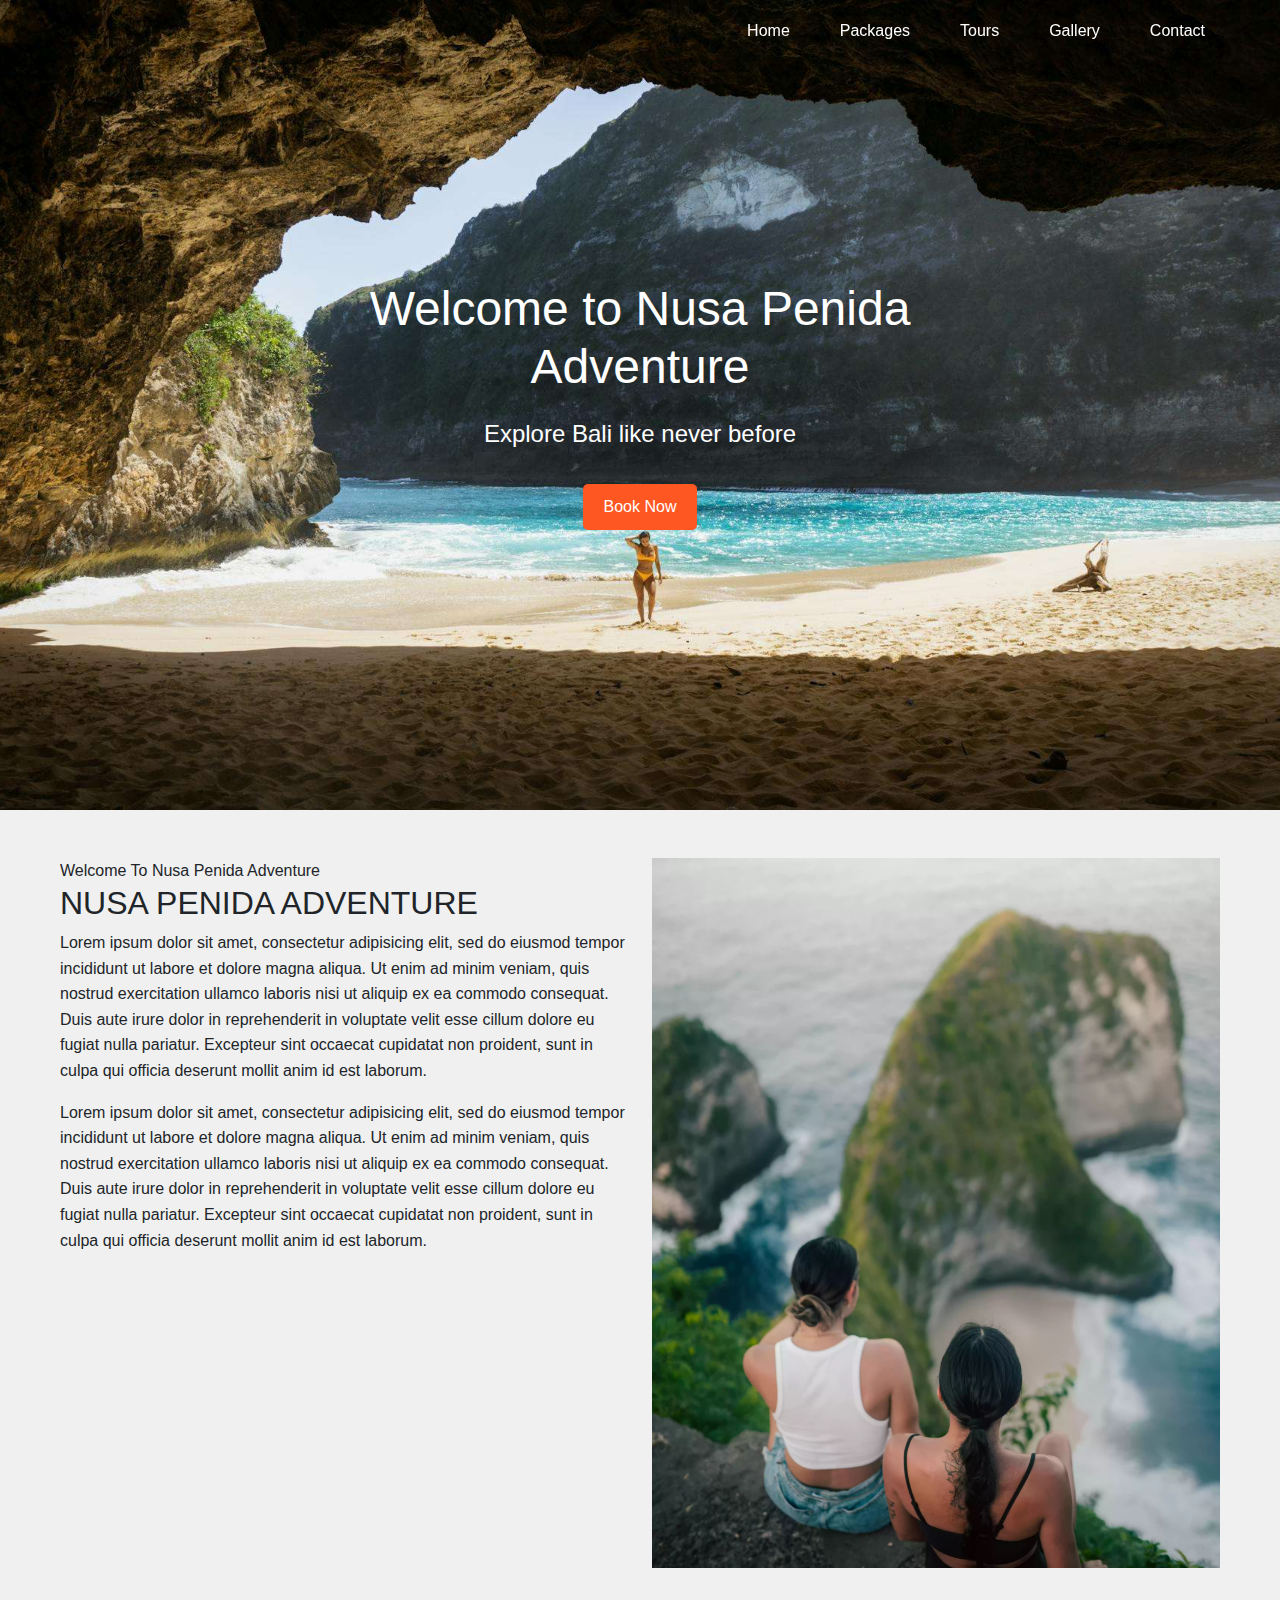
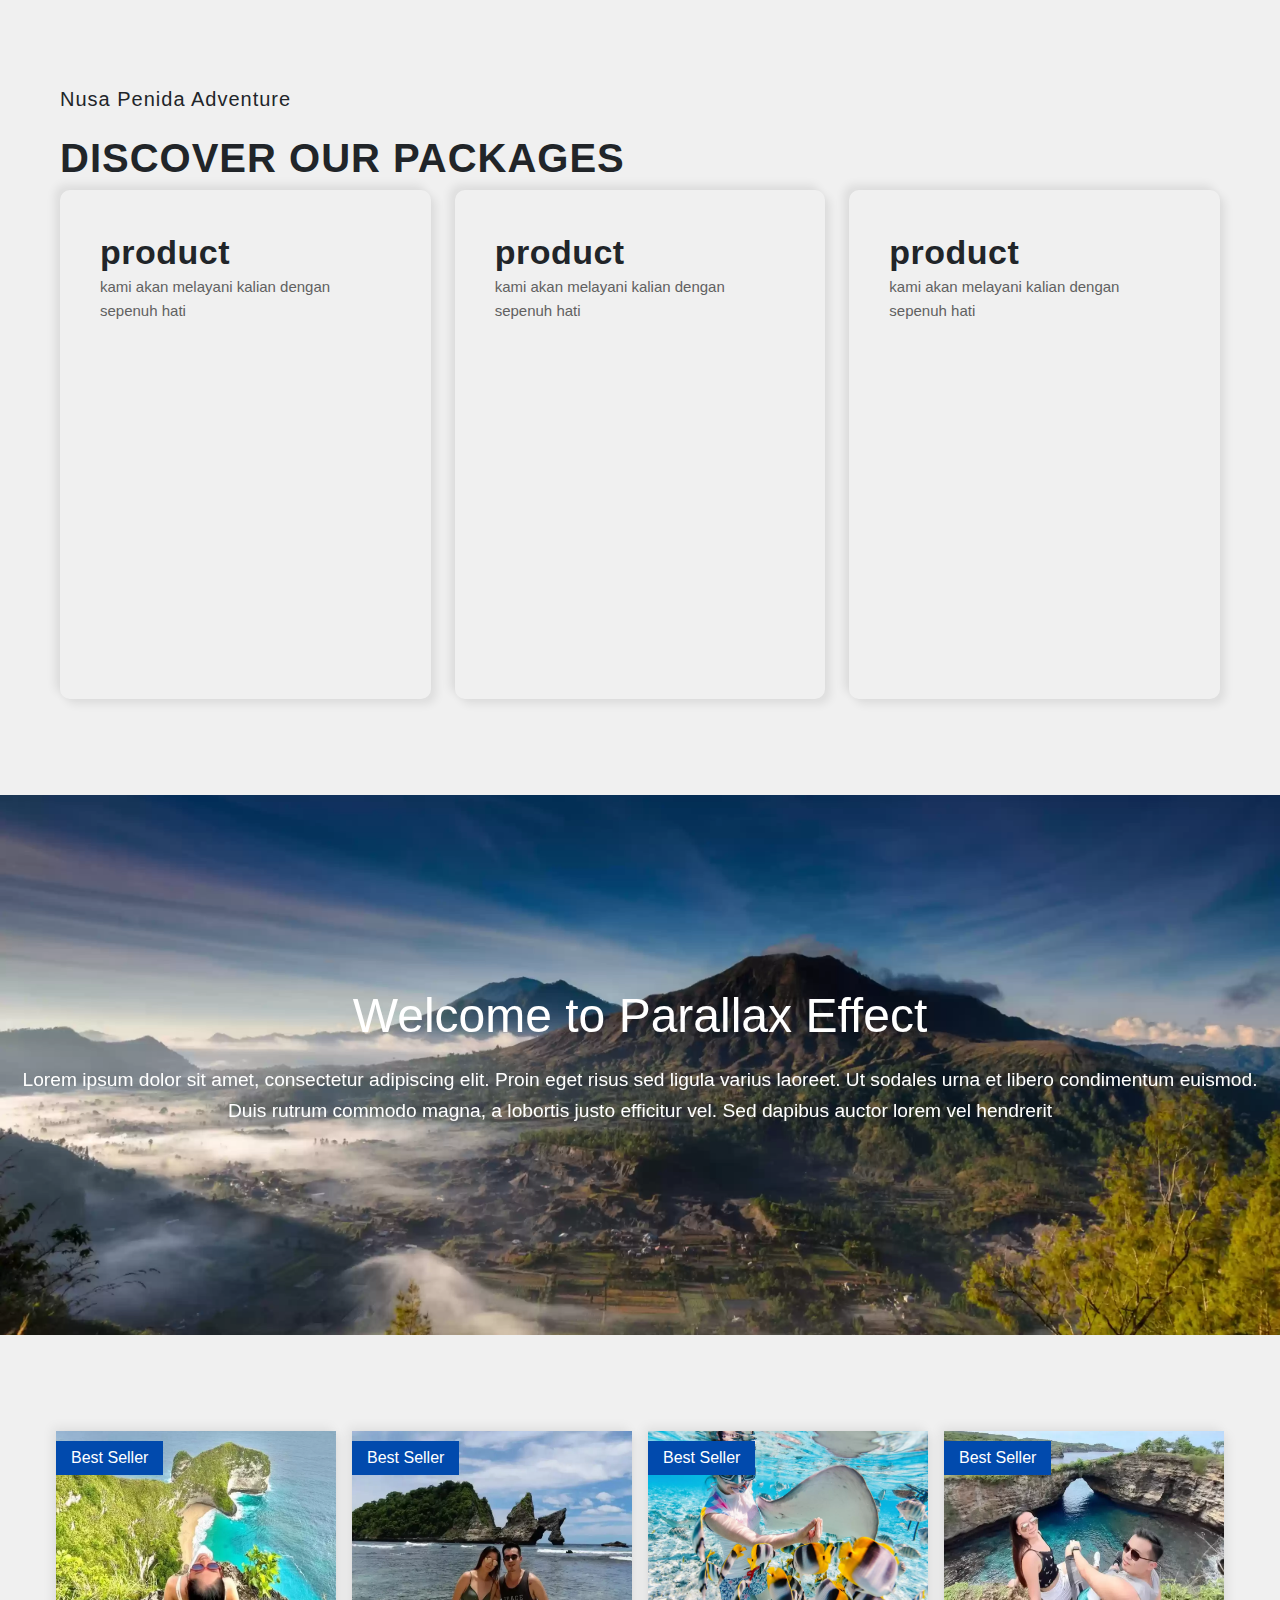
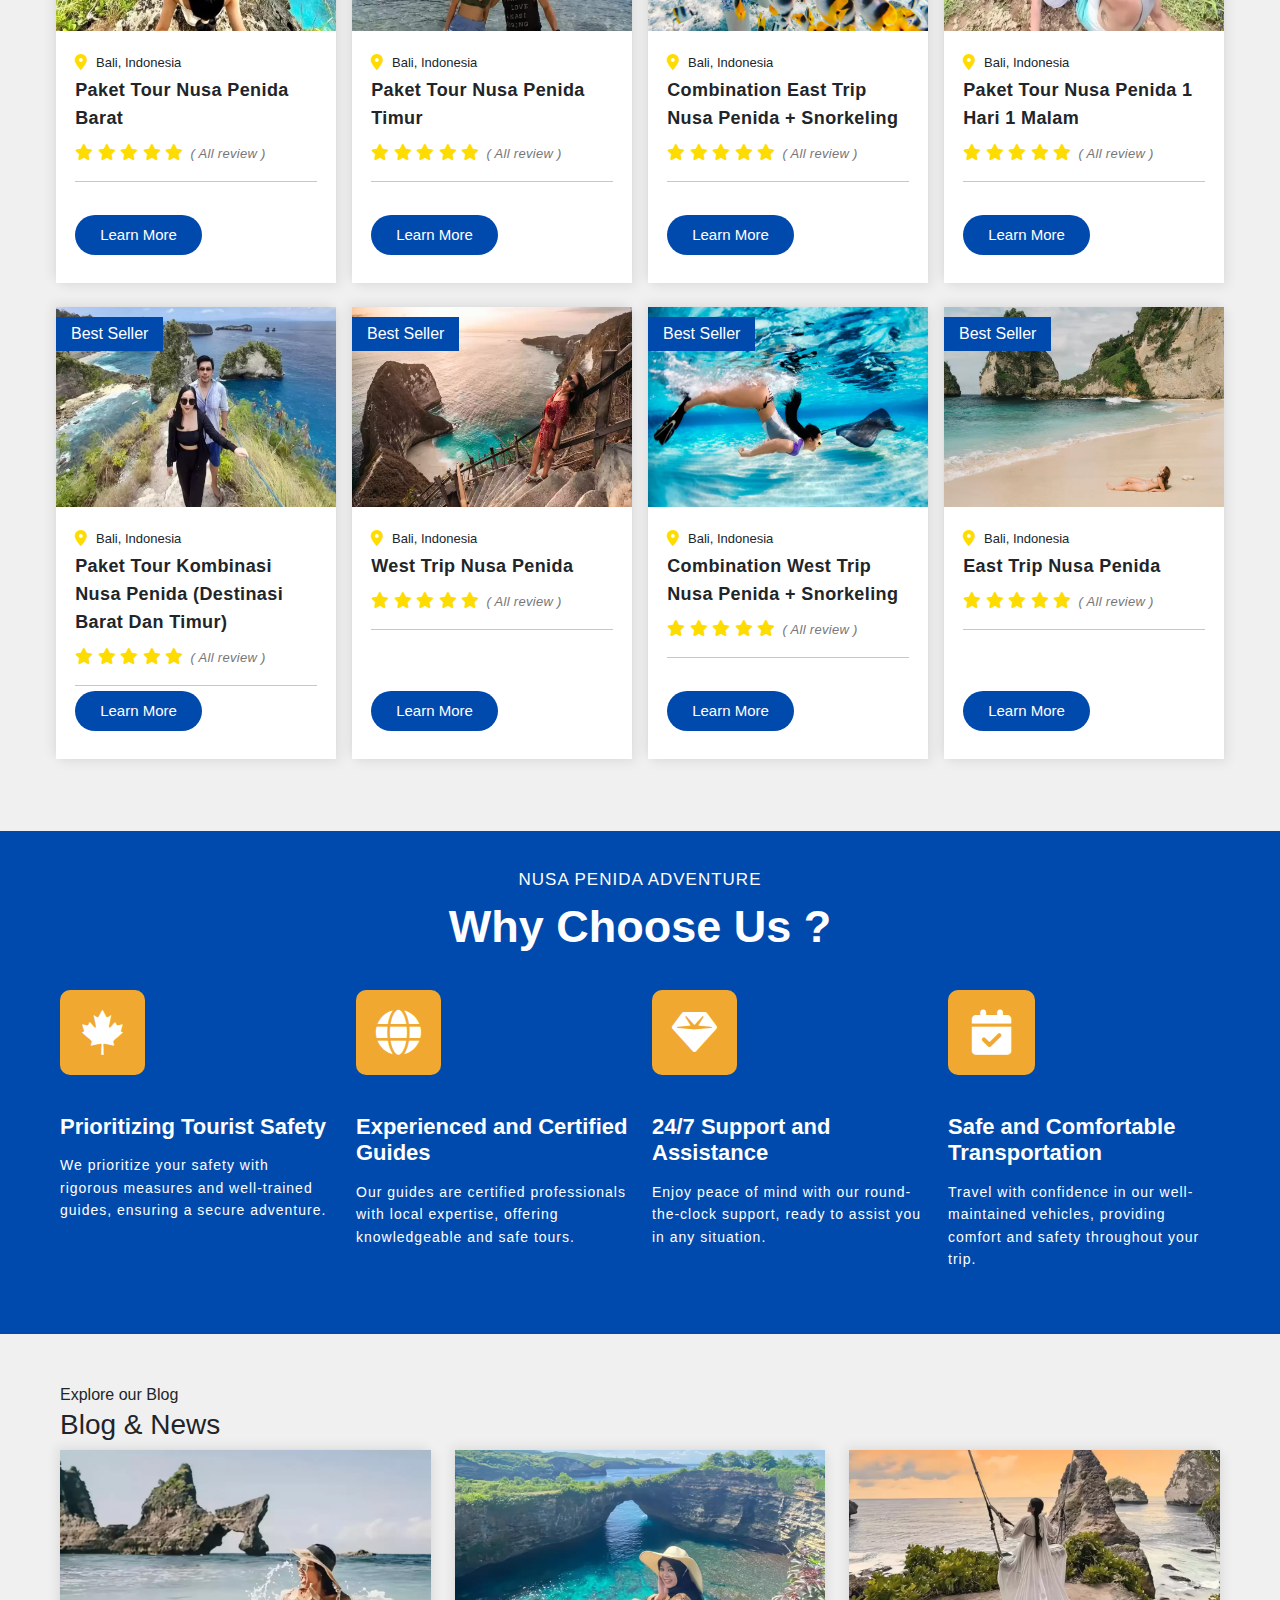
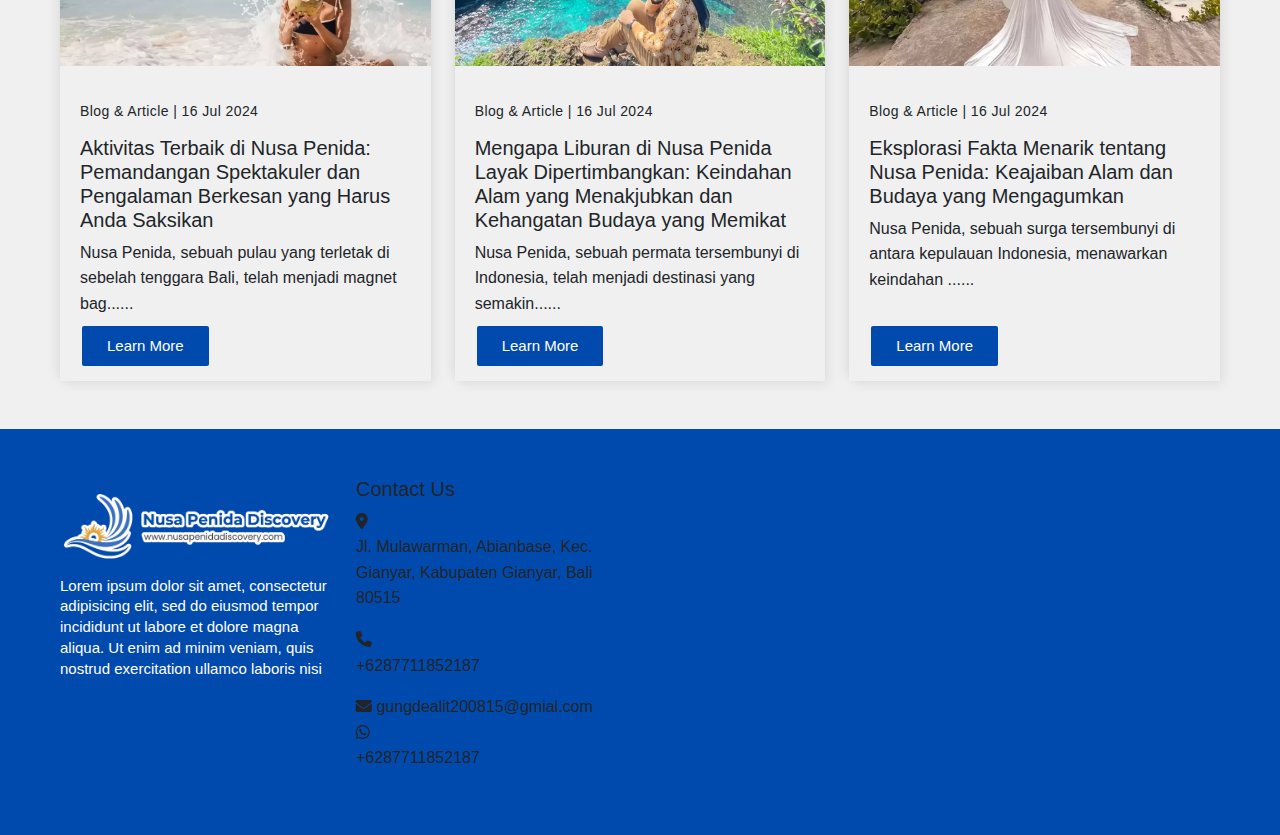
==== index.html @ 63edf751 "first commit" ====
<!DOCTYPE html>
<html>
<head>
    <meta charset="utf-8">
    <meta name="viewport" content="width=device-width, initial-scale=1">
    <title>NusaPenidaAdventures.com</title>
    <link href="https://cdn.jsdelivr.net/npm/bootstrap@5.3.3/dist/css/bootstrap.min.css" rel="stylesheet">
    <script src="https://cdn.jsdelivr.net/npm/bootstrap@5.3.3/dist/js/bootstrap.bundle.min.js"></script>
    <link rel="stylesheet" type="text/css" href="kami.css">
    <link rel="stylesheet" type="text/css" href="https://cdnjs.cloudflare.com/ajax/libs/font-awesome/6.6.0/css/all.min.css">
</head>
<body>

    <!--header start-->
    <section>
        <header class="header">
            <div class="container">
                <div class="logo">
                    <a href="#">
                    	
                    </a>
                </div>
                <nav class="navbar">
                    <ul>
                        <li><a href="#">Home</a></li>
                        <li><a href="#">Packages</a></li>
                        <li><a href="#">Tours</a></li>
                        <li><a href="#">Gallery</a></li>
                        <li><a href="#">Contact</a></li>
                    </ul>
                </nav>
            </div>
        </header>
    </section>
    <!--header end-->

    <!--slider start-->
    <section class="hero">
        <div class="hero-content">
            <h1>Welcome to Nusa Penida Adventure</h1>
            <p>Explore Bali like never before</p>
            <a href="#" class="btn">Book Now</a>
        </div>
    </section>
    <!--slider end-->

    <!--profile start-->
    <section class="py-5">
        <div class="container">
            <div class="row">
                <div class="col-md-6">
                    <div class="profile align-item-center">
                        <span>Welcome To Nusa Penida Adventure</span>
                        <h2>NUSA PENIDA ADVENTURE</h2>
                    </div>
                    <div>
                        <p>Lorem ipsum dolor sit amet, consectetur adipisicing elit, sed do eiusmod
						tempor incididunt ut labore et dolore magna aliqua. Ut enim ad minim veniam,
						quis nostrud exercitation ullamco laboris nisi ut aliquip ex ea commodo
						consequat. Duis aute irure dolor in reprehenderit in voluptate velit esse
						cillum dolore eu fugiat nulla pariatur. Excepteur sint occaecat cupidatat non
						proident, sunt in culpa qui officia deserunt mollit anim id est laborum.</p>

                        <p>Lorem ipsum dolor sit amet, consectetur adipisicing elit, sed do eiusmod
						tempor incididunt ut labore et dolore magna aliqua. Ut enim ad minim veniam,
						quis nostrud exercitation ullamco laboris nisi ut aliquip ex ea commodo
						consequat. Duis aute irure dolor in reprehenderit in voluptate velit esse
						cillum dolore eu fugiat nulla pariatur. Excepteur sint occaecat cupidatat non
						proident, sunt in culpa qui officia deserunt mollit anim id est laborum.</p>
                    </div>
                </div>
                <div class="col-md-6">
                    <div class="profile-img">
                        <img src="Gallery/profile.jpg">
                    </div>
                </div>
            </div>
        </div>
    </section>
    <!--profile end-->

    <!--Product Packages start-->
    <section class="py-5">
        <div class="container">
            <div class="product-judul">
                <span>Nusa Penida Adventure</span>
                <h2>DISCOVER OUR PACKAGES</h2>
            </div>
            <div class="row">
                <div class="col-md-4">
                    <div class="counter-this">
                        <span>product</span>
                        <p>kami akan melayani kalian dengan sepenuh hati</p>
                    </div>
                </div>
                <div class="col-md-4">
                    <div class="counter-this">
                        <span>product</span>
                        <p>kami akan melayani kalian dengan sepenuh hati</p>
                    </div>
                </div>
                <div class="col-md-4">
                    <div class="counter-this">
                        <span>product</span>
                        <p>kami akan melayani kalian dengan sepenuh hati</p>
                    </div>
                </div>
            </div>
        </div>
    </section>
    <!--Product Packages end-->

    <!--parallax start-->
    <section class="py-5">
        <div class="parallax">
            <div class="parallax-bg"></div>
            <div class="parallax-content text-white">
                <h1>Welcome to Parallax Effect</h1>
                <p>Lorem ipsum dolor sit amet, consectetur adipiscing elit. Proin eget risus sed ligula varius laoreet. Ut sodales urna et libero condimentum euismod. Duis rutrum commodo magna, a lobortis justo efficitur vel. Sed dapibus auctor lorem vel hendrerit</p>
            </div>
        </div>
    </section>
    <!--parallax end-->

    <!--product best seller start-->
    <section class="py-5">
        <div class="container">
            <div class="row">
                
                  <div class="col-md-3 mb-4 px-2">
                    <a href="#" class="nav-link product-card">
                        <div class="product-best h-100">
                            <img src="Gallery/product2.png" class="product-image">
                           		<div class="best">
                           			 <span>Best Seller</span>
                           		</div>
                            <div class="body-card">
                            	<i class="fa-solid fa-location-dot"></i>
                                <p>Bali, Indonesia</p>
                                <h6>Paket Tour Nusa Penida Barat</h6>
                                <i class="fa-solid fa-star"></i>
                                <i class="fa-solid fa-star"></i>
                                <i class="fa-solid fa-star"></i>
                                <i class="fa-solid fa-star"></i>
                                <i class="fa-solid fa-star"></i>
                                <span><i>( All review )</i></span>
                                <hr>
                                <div class="tuch box d-flex justify-content-start align-items-start">
                                    <button>
                                        <a href="#" class="nav-link">Learn More</a>
                                    </button>
                                </div>
                            </div>
                        </div>
                       </a>
                   </div>

                   <div class="col-md-3 mb-4 px-2">
                    <a href="#" class="nav-link product-card">
                        <div class="product-best h-100">
                            <img src="Gallery/product3.png" class="product-image">
                           		<div class="best">
                           			 <span>Best Seller</span>
                           		</div>
                            <div class="body-card">
                            	<i class="fa-solid fa-location-dot"></i>
                                <p>Bali, Indonesia</p>
                                <h6>Paket Tour Nusa Penida Timur</h6>
                                <i class="fa-solid fa-star"></i>
                                <i class="fa-solid fa-star"></i>
                                <i class="fa-solid fa-star"></i>
                                <i class="fa-solid fa-star"></i>
                                <i class="fa-solid fa-star"></i>
                                <span><i>( All review )</i></span>
                                <hr>
                                <div class="tuch box d-flex justify-content-start align-items-start">
                                    <button class="box d-flex justify-content-between align-items-start">
                                        <a href="#" class="nav-link">Learn More</a>
                                    </button>
                                </div>
                            </div>
                        </div>
                       </a>
                   </div>

                   <div class="col-md-3 mb-4 px-2">
                    <a href="#" class="nav-link product-card">
                        <div class="product-best h-100">
                            <img src="Gallery/product3.jpg" class="product-image">
                           		<div class="best">
                           			 <span>Best Seller</span>
                           		</div>
                            <div class="body-card">
                            	<i class="fa-solid fa-location-dot"></i>
                                <p>Bali, Indonesia</p>
                                <h6>Combination East Trip Nusa Penida + Snorkeling</h6>
                                <i class="fa-solid fa-star"></i>
                                <i class="fa-solid fa-star"></i>
                                <i class="fa-solid fa-star"></i>
                                <i class="fa-solid fa-star"></i>
                                <i class="fa-solid fa-star"></i>
                                <span><i>( All review )</i></span>
                                <hr>
                                <div class="tuch box d-flex justify-content-start align-items-start">
                                    <button>
                                        <a href="#" class="nav-link">Learn More</a>
                                    </button>
                                </div>
                            </div>
                        </div>
                       </a>
                   </div>

                   <div class="col-md-3 mb-4 px-2">
                    <a href="#" class="nav-link product-card">
                        <div class="product-best h-100">
                            <img src="Gallery/product4.png" class="product-image">
                           		<div class="best">
                           			 <span>Best Seller</span>
                           		</div>
                            <div class="body-card">
                            	<i class="fa-solid fa-location-dot"></i>
                                <p>Bali, Indonesia</p>
                                <h6>Paket Tour Nusa Penida 1 Hari 1 Malam</h6>
                                <i class="fa-solid fa-star"></i>
                                <i class="fa-solid fa-star"></i>
                                <i class="fa-solid fa-star"></i>
                                <i class="fa-solid fa-star"></i>
                                <i class="fa-solid fa-star"></i>
                                <span><i>( All review )</i></span>
                                <hr>
                                <div class="tuch box d-flex justify-content-start align-items-start">
                                    <button>
                                        <a href="#" class="nav-link">Learn More</a>
                                    </button>
                                </div>
                            </div>
                        </div>
                       </a>
                   </div>

                   <div class="col-md-3 mb-4 px-2">
                    <a href="#" class="nav-link product-card">
                        <div class="product-best h-100">
                            <img src="Gallery/product5.png" class="product-image">
                           		<div class="best">
                           			 <span>Best Seller</span>
                           		</div>
                            <div class="body-card">
                            	<i class="fa-solid fa-location-dot"></i>
                                <p>Bali, Indonesia</p>
                                <h6>Paket Tour Kombinasi Nusa Penida (Destinasi Barat Dan Timur)</h6>
                                <i class="fa-solid fa-star"></i>
                                <i class="fa-solid fa-star"></i>
                                <i class="fa-solid fa-star"></i>
                                <i class="fa-solid fa-star"></i>
                                <i class="fa-solid fa-star"></i>
                                <span><i>( All review )</i></span>
                                <hr>
                                <div class="tuch box d-flex justify-content-start align-items-start">
                                    <button>
                                        <a href="#" class="nav-link">Learn More</a>
                                    </button>
                                </div>
                            </div>
                        </div>
                       </a>
                   </div>

                   <div class="col-md-3 mb-4 px-2">
                    <a href="#" class="nav-link product-card">
                        <div class="product-best h-100">
                            <img src="Gallery/product6.png" class="product-image">
                           		<div class="best">
                           			 <span>Best Seller</span>
                           		</div>
                            <div class="body-card">
                            	<i class="fa-solid fa-location-dot"></i>
                                <p>Bali, Indonesia</p>
                                <h6>West Trip Nusa Penida</h6>
                                <i class="fa-solid fa-star"></i>
                                <i class="fa-solid fa-star"></i>
                                <i class="fa-solid fa-star"></i>
                                <i class="fa-solid fa-star"></i>
                                <i class="fa-solid fa-star"></i>
                                <span><i>( All review )</i></span>
                                <hr>
                                <div class="tuch box d-flex justify-content-start align-items-start">
                                    <button>
                                        <a href="#" class="nav-link">Learn More</a>
                                    </button>
                                </div>
                            </div>
                        </div>
                       </a>
                   </div>

                   <div class="col-md-3 mb-4 px-2">
                    <a href="#" class="nav-link product-card">
                        <div class="product-best h-100">
                            <img src="Gallery/product7.jpg" class="product-image">
                           		<div class="best">
                           			 <span>Best Seller</span>
                           		</div>
                            <div class="body-card">
                            	<i class="fa-solid fa-location-dot"></i>
                                <p>Bali, Indonesia</p>
                                <h6>Combination West Trip Nusa Penida + Snorkeling</h6>
                                <i class="fa-solid fa-star"></i>
                                <i class="fa-solid fa-star"></i>
                                <i class="fa-solid fa-star"></i>
                                <i class="fa-solid fa-star"></i>
                                <i class="fa-solid fa-star"></i>
                                <span><i>( All review )</i></span>
                                <hr>
                                <div class="tuch box d-flex justify-content-start align-items-start">
                                    <button>
                                        <a href="#" class="nav-link">Learn More</a>
                                    </button>
                                </div>
                            </div>
                        </div>
                       </a>
                   </div>

                   <div class="col-md-3 mb-4 px-2">
                    <a href="#" class="nav-link product-card">
                        <div class="product-best h-100">
                            <img src="Gallery/product88.png" class="product-image">
                           		<div class="best">
                           			 <span>Best Seller</span>
                           		</div>
                            <div class="body-card">
                            	<i class="fa-solid fa-location-dot"></i>
                                <p>Bali, Indonesia</p>
                                <h6>East Trip Nusa Penida</h6>
                                <i class="fa-solid fa-star"></i>
                                <i class="fa-solid fa-star"></i>
                                <i class="fa-solid fa-star"></i>
                                <i class="fa-solid fa-star"></i>
                                <i class="fa-solid fa-star"></i>
                                <span><i>( All review )</i></span>
                                <hr>
                                <div class="tuch box d-flex justify-content-start align-items-start">
                                    <button>
                                        <a href="#" class="nav-link">Learn More</a>
                                    </button>
                                </div>
                            </div>
                        </div>
                       </a>
                   </div>
                
            </div>
        </div>
    </section>
    <!--product best seller end-->

    <!--why choose us start-->

    <section class="py-5" style="background-color: #014aad; color: white;">
    	<div class="container">

    		<div class="text-center test-text">
    			<p>Nusa Penida Adventure</p>
    			<h2>Why Choose Us ?</h2>
    		</div>
    		
    		<div class="row">
    			
    			<div class="col-md-3">
    				<div class="why-kami align-items-center">
    					<i class="fa-brands fa-canadian-maple-leaf"></i>
    					<h3>Prioritizing Tourist Safety</h3>
    					<p>We prioritize your safety with rigorous measures and well-trained guides, ensuring a secure adventure.</p>
    				</div>
    			</div>

    			<div class="col-md-3">
    				<div class="why-kami align-items-center">
    					<i class="fa-solid fa-globe"></i>
    					<h3>Experienced and Certified Guides</h3>
    					<p>Our guides are certified professionals with local expertise, offering knowledgeable and safe tours.</p>
    				</div>
    			</div>

    			<div class="col-md-3">
    				<div class="why-kami align-items-center">
    					 <i class="fa-solid fa-gem"></i>
    					<h3>24/7 Support and Assistance</h3>
    					<p>Enjoy peace of mind with our round-the-clock support, ready to assist you in any situation.</p>
    				</div>
    			</div>

    			<div class="col-md-3">
    				<div class="why-kami align-items-center">
    					<i class="fa-solid fa-calendar-check" style="padding: 20px 24px;"></i>
    					<h3>Safe and Comfortable Transportation</h3>
    					<p>Travel with confidence in our well-maintained vehicles, providing comfort and safety throughout your trip.</p>
    				</div>
    			</div>

    		</div>

    	</div>
    </section>

    <!--hwy choose us end-->

    <!-- blogger start -->
<section class="py-5">
    <div class="container">
        <div class="this-blog">
            <span>Explore our Blog</span>
            <h3>Blog & News</h3>
        </div>
        <div class="row">
            <!-- Blog Item 1 -->
            <div class="col-md-4">
                <div class="blog-img">
                    <img src="Gallery/bloger1.png" alt="Blog Image">
                    <div class="artikel-blog">
                        <span>Blog & Article | 16 Jul 2024</span>
                        <h2>Aktivitas Terbaik di Nusa Penida: Pemandangan Spektakuler dan Pengalaman Berkesan yang Harus Anda Saksikan</h2>
                        <p>Nusa Penida, sebuah pulau yang terletak di sebelah tenggara Bali, telah menjadi magnet bag......</p>
                    </div>
                    <div class="tuch-artikel">
                        <button class="button-button">
                            <a href="#" class="nav-link">Learn More</a>
                        </button>
                    </div>
                </div>
            </div>

            <!-- Blog Item 2 -->
            <div class="col-md-4">
                <div class="blog-img">
                    <img src="Gallery/bloger2.png" alt="Blog Image">
                    <div class="artikel-blog">
                        <span>Blog & Article | 16 Jul 2024</span>
                        <h2>Mengapa Liburan di Nusa Penida Layak Dipertimbangkan: Keindahan Alam yang Menakjubkan dan Kehangatan Budaya yang Memikat</h2>
                        <p>Nusa Penida, sebuah permata tersembunyi di Indonesia, telah menjadi destinasi yang semakin......</p>
                    </div>
                    <div class="tuch-artikel">
                        <button class="button-button">
                            <a href="#" class="nav-link">Learn More</a>
                        </button>
                    </div>
                </div>
            </div>

            <!-- Blog Item 3 -->
            <div class="col-md-4">
                <div class="blog-img">
                    <img src="Gallery/bloger3.png" alt="Blog Image">
                    <div class="artikel-blog">
                        <span>Blog & Article | 16 Jul 2024</span>
                        <h2>Eksplorasi Fakta Menarik tentang Nusa Penida: Keajaiban Alam dan Budaya yang Mengagumkan</h2>
                        <p>Nusa Penida, sebuah surga tersembunyi di antara kepulauan Indonesia, menawarkan keindahan ......</p>
                    </div>
                    <div class="tuch-artikel">
                        <button class="button-button">
                            <a href="#" class="nav-link">Learn More</a>
                        </button>
                    </div>
                </div>
            </div>
        </div>
    </div>
</section>
<!-- blogger end -->

<!-- footer start -->
<section class="py-5" style="background: #014AAD;">
    <div class="container">
        <div class="row">

            <div class="col-md-3">
                <div class="this-footer">
                    <img src="Gallery/logo.png" alt="Logo">
                </div>
                <div class="text-footer text-white">
                    <p>Lorem ipsum dolor sit amet, consectetur adipisicing elit, sed do eiusmod tempor incididunt ut labore et dolore magna aliqua. Ut enim ad minim veniam, quis nostrud exercitation ullamco laboris nisi</p>
                </div>
            </div>

            <div class="col-md-3">
            	<div>
            		<h5>Contact Us</h5>
            		<i class="fa-solid fa-location-dot"></i>
            		<p>Jl. Mulawarman, Abianbase, Kec. Gianyar, Kabupaten Gianyar, Bali 80515</p>
            	</div>
            	<div>
            		<i class="fa-solid fa-phone"></i>
            		<p>+6287711852187</p>
            	</div>
            	<div>
            		<i class="fa-solid fa-envelope"></i>
            		gungdealit200815@gmial.com
            	</div>
            	<div class="">
            		<i class="fa-brands fa-whatsapp"></i>
            		<p>+6287711852187</p>
            	</div>

            </div>

        </div>
    </div>
</section>
<!-- footer end -->


</body>
</html>
---- kami.css ----
/* Reset default margin and padding */
* {
    margin: 0;
    padding: 0;
    box-sizing: border-box;
}

/* Global styles */
body {
    font-family: Arial, sans-serif;
    line-height: 1.6;
    background-color: #f0f0f0;
}

.container {
    max-width: 1200px;
    margin: 0 auto;
    padding: 0 20px;
}

/* Header styles */
.header {
      color: #ffffff;
    padding: 10px 0;
    position: fixed;
    width: 100%;
    top: 0;
    left: 0;
    z-index: 1000;

}

.header : before {
        content: "";
    position: absolute;
    width: 100%;
    height: 100%;
    left: 0;
    right: 0;
    top: 0;
    bottom: 0;
    background: #fff;
    opacity: 0;
    border-bottom: 1px solid #f1f1f1;
    -webkit-transition: opacity .3s ease;
    transition: opacity .3s ease;
    -webkit-perspective: 1000px;
    perspective: 1000px;
}

.header .container {
    display: flex;
    justify-content: space-between;
    align-items: center;
}

.logo a {
    color: #fff;
    font-size: 1.5em;
    text-decoration: none;
}

.navbar ul {
    list-style-type: none;
    margin: 0;
    padding: 0;
    display: flex;
}

.navbar ul li {
    margin-left: 20px;
}

.navbar ul li a {
    color: #fff;
    padding: 15px;
    text-decoration: none;
    font-size: 1em;
    transition: color 0.3s ease;
}

.navbar ul li a:hover {
    color: #fff;
    background-color: blue;
    padding: 15px 20px;
    transition: 0.1s;
    border-radius: 7px;
}

/* Hero section styles */
.hero {
    background-image: url('hero-bg.jpg'); /* Gambar latar belakang */
    background-size: cover;
    background-position: center;
    height: 90vh !important; /* Tinggi sesuai dengan tinggi layar (viewport height) */
    display: flex;
    justify-content: center;
    align-items: center;
    text-align: center;
    color: #ffffff; /* Warna teks */
    font-family: Arial, sans-serif;
}

.hero-content {
    max-width: 800px;
    padding: 20px;
}

.hero-content h1 {
    font-size: 3em; /* Ukuran teks judul */
    margin-bottom: 20px;
}

.hero-content p {
    font-size: 1.5em; /* Ukuran teks paragraf */
    margin-bottom: 30px;
}

.btn {
    display: inline-block;
    background-color: #FF5722; /* Warna latar belakang tombol */
    color: #ffffff; /* Warna teks tombol */
    text-decoration: none;
    padding: 10px 20px;
    border-radius: 5px;
    transition: background-color 0.3s ease;
}

.btn:hover {
    background-color: #D84315; /* Warna latar belakang tombol saat dihover */
}

/* Main content section */
.content {
    padding: 50px 20px;
    background-color: #ffffff;
    text-align: center;
    box-shadow: 0 0 10px rgba(0, 0, 0, 0.1);
}

/* Footer styles */
.footer {
    background-color: #333;
    color: #ffffff;
    text-align: center;
    padding: 20px 0;
}

.img-slider img{
        width: 100%;
    position: absolute;
    top: 0px;
    bottom: 0;
    right: 0;
    left: 0;
    z-index: -999;
    height: 900px;
    object-fit: cover;
     background-image: url(Gallery/slider.jpg);

}
.slider-kami {
    position: relative !important;

}
.kami-slider {
    position: absolute;
    top: 310px;
    bottom: 0;
    right: 0px;
    left: 240px;
}
.kami-slider h2 {
    font-size: 60px;
}
.kami-slider p {
    font-size: 20px;
}
.kami-slider a {
    padding: 20px;
    font-size: 20px;
    background-color: black;
}
.kami-ini .div .img-slider {
    background-image: url(Gallery/slider.jpg);
}
/* Reset default margin and padding */
* {
    margin: 0;
    padding: 0;
    box-sizing: border-box;
}

/* Hero section styles */
.hero {
    background-image: url('Gallery/slider.jpg'); /* Gambar latar belakang */
    background-size: cover;
    background-position: center;
    height: 100vh; /* Tinggi sesuai dengan tinggi layar (viewport height) */
    display: flex;
    justify-content: center;
    align-items: center;
    text-align: center;
    color: #ffffff; /* Warna teks */
    font-family: Arial, sans-serif;
}

.hero-content {
    max-width: 800px;
    padding: 20px;
}

.hero-content h1 {
    font-size: 3em; /* Ukuran teks judul */
    margin-bottom: 20px;
}

.hero-content p {
    font-size: 1.5em; /* Ukuran teks paragraf */
    margin-bottom: 30px;
}

.btn {
    display: inline-block;
    background-color: #FF5722; /* Warna latar belakang tombol */
    color: #ffffff; /* Warna teks tombol */
    text-decoration: none;
    padding: 10px 20px;
    border-radius: 5px;
    transition: background-color 0.3s ease;
}

.btn:hover {
    background-color: #D84315; /* Warna latar belakang tombol saat dihover */
}
.product-judul span {
    font-size: 20px;
    font-weight: 500;
    letter-spacing: 1px;
    line-height: 70px;
}
.product-judul h2 {
    font-size: 40px;
    font-weight: 700;
    letter-spacing: 1px;
}
.counter-this {
    padding: 40px;
    padding-bottom: 40vh;
    background-color: transparent;
    border-radius: 10px;
    box-shadow: 5px 5px 10px #00000015, -5px -5px 10px #00000015;
    overflow: hidden;
    transition: all ease 500ms;
}
.counter-this : hover {

}
.counter-this span {
        font-size: 34px;
    line-height: 45px;
    font-weight: 900;
    font-family: var(--subtext);
    color: var(--colors);
    letter-spacing: 0.5px;
    max-width: 75%;
}
.counter-this p {
    color: #616161;
    max-width: 85%;
    font-size: 15px;
    font-weight: 400;
    font-family: var(--subtext);
}
.profile-img img {
    width: 100% !important;
}

.parallax {
    height: 60vh;
    position: relative;
    overflow: hidden;
    background-color: #f0f0f0;
    color: #333333;
}

.parallax-bg {
    background-image: url('Gallery/paralax.jpg'); /* Gambar latar belakang parallax */
    op: 0;
    left: 0;
    z-index: 1;
    width: 100%;
    height: 100%;
     opacity: 4; 
    position: absolute;
    background-size: cover;
    background-position: center;
    transform: translate3d(0, 0, 0); /* Mengoptimalkan kinerja parallax di beberapa browser */
}

.parallax-content {
    display: flex;
    flex-direction: column;
    justify-content: center;
    align-items: center;
    height: 100%;
    padding: 0 20px;
    text-align: center;
    z-index: 999;
}

.parallax-content h1 {
    font-size: 3em;
    margin-bottom: 20px;
    z-index: 999;
}

.parallax-content p {
    font-size: 1.2em;
    line-height: 1.6;
    z-index: 999;
}

.section {
    padding: 50px 20px;
    background-color: #ffffff;
    text-align: center;
    color: #333333;
}
/* kami.css */
.product-image {
    display: block;
    width: 100%; /* Mengatur lebar gambar sesuai kontainer */
    transition: transform 0.3s ease-in-out, box-shadow 0.3s ease-in-out;
}

.product-card:focus .product-image,
.product-card:hover .product-image {
    transform: scale(1.05); /* Efek zoom saat gambar diklik atau diarahkan */
    box-shadow: 0 4px 8px rgba(0,0,0,0.3); /* Bayangan tambahan saat zoom */
}

.product-card {
    text-decoration: none; /* Menghilangkan garis bawah pada link */
}

.product-best {
    position: relative;
    overflow: hidden; /* Memastikan efek zoom tidak meluap dari kontainer */
}

.product-best img {
    height: 200px;
    display: block;
    width: 100%; /* Mengatur gambar agar menyesuaikan lebar kontainer */
    transition: transform 0.3s ease-in-out, box-shadow 0.3s ease-in-out;
}

.product-best:hover img {
    transform: scale(1.1); /* Efek zoom saat hover pada produk */
    box-shadow: 0 4px 8px rgba(0,0,0,0.3); /* Bayangan saat hover */
}

.body-card {
    height: 28vh;
    z-index: 5;
    background-color: #fff;
    position: relative !important;
    padding: 1.2rem 1.2rem 30px;
}
.product-best {
        overflow: hidden;
    border-radius: 0;
    border: none;
    box-shadow: 4px 4px 10px #00000010, -4px -4px 10px #00000010;
}
.tuch button {
    position: absolute;
    bottom: 28px;
    margin-top: 16px;
    background: #014AAD;
    color: white;
    padding: 8px 25px;
    font-size: 15px;
    border-radius: 20px;
    border:#014AAD ;
    
}
.tuch a {
    transition: all ease 500ms;
}
.tuch button:hover {
    background-color: black;
    transition: all ease 500ms;
}
.body-card i {
    font-size: 16px;
    color: #FFDC00;
}
.body-card span i {
    font-size: 13px !important;
    letter-spacing: .3px;
    color: #777;
    margin: 3px
}
.best span {
    color: white;
    position: absolute;
    z-index: 999;
    top: 10px;
    font-size: 16px;
    padding: 4px 15px;
    background-color: #014AAD;
    font-weight: 500;
}
.body-card p {
    position: absolute;
    top: 22px;
    left: 40px;
    font-size: 13px;
}
.body-card h6 {
    ext-decoration: none !important;
    font-size: 18px;
    line-height: 28px;
    text-transform: capitalize;
    font-weight: 700 !important;
    letter-spacing: .4px;
}
.why-kami i {
    margin: 25px 0px;
    font-size: 45px;
    padding: 20px 20px;
    border-radius: 10px;
    background:#F0A830;
}
.why-kami i:hover {
    background-color: #014aad;
    transition: 0.5s;
}
.why-kami h3 {
    margin: 14px 0px;
    font-size: 22px;
    font-weight: 600;
}
.test-text p{
    font-size: 17px;
    text-transform: uppercase;
    letter-spacing: 1px;
    line-height: 2px;
}
.test-text h2 {
    font-size: 45px;
    font-weight: 700;
    line-height: 60px;
}
.why-kami p {
        font-size: 14px;
    letter-spacing: 1px;
}
.blog-img img {
    width: 100%;
    height: 24vh;
    object-fit: cover;
}

.blog-img {
    box-shadow: 4px 4px 10px #00000010, -4px -4px 10px #00000010;
}

.artikel-blog {
    padding: 20px;
    height: 35vh;
}

.artikel-blog h2 {
    font-size: 20px;
    font-weight: 500;
}

.artikel-blog span {
    font-size: 14px;
    letter-spacing: 0.4px;
    line-height: 50px;
}

.tuch-artikel {
    position: relative; /* Posisi relatif untuk penempatan absolut button */
}

.tuch-artikel button {
    position: absolute;
    bottom: 15px;
    background: #014AAD;
    color: white;
    padding: 8px 25px;
    font-size: 15px;
    border-radius: 2px;
    border: none;
    left: 22px;
}
.tuch-artikel button:hover {
    background-color: black;
    transition: all ease 500ms;
}

.this-footer img {
    width: 100%;
    height: 11vh;
    object-fit: contain;
}
.text-footer p {
        font-size: 15px;
    line-height: 1.3rem;
    letter-spacing: 0px;
}
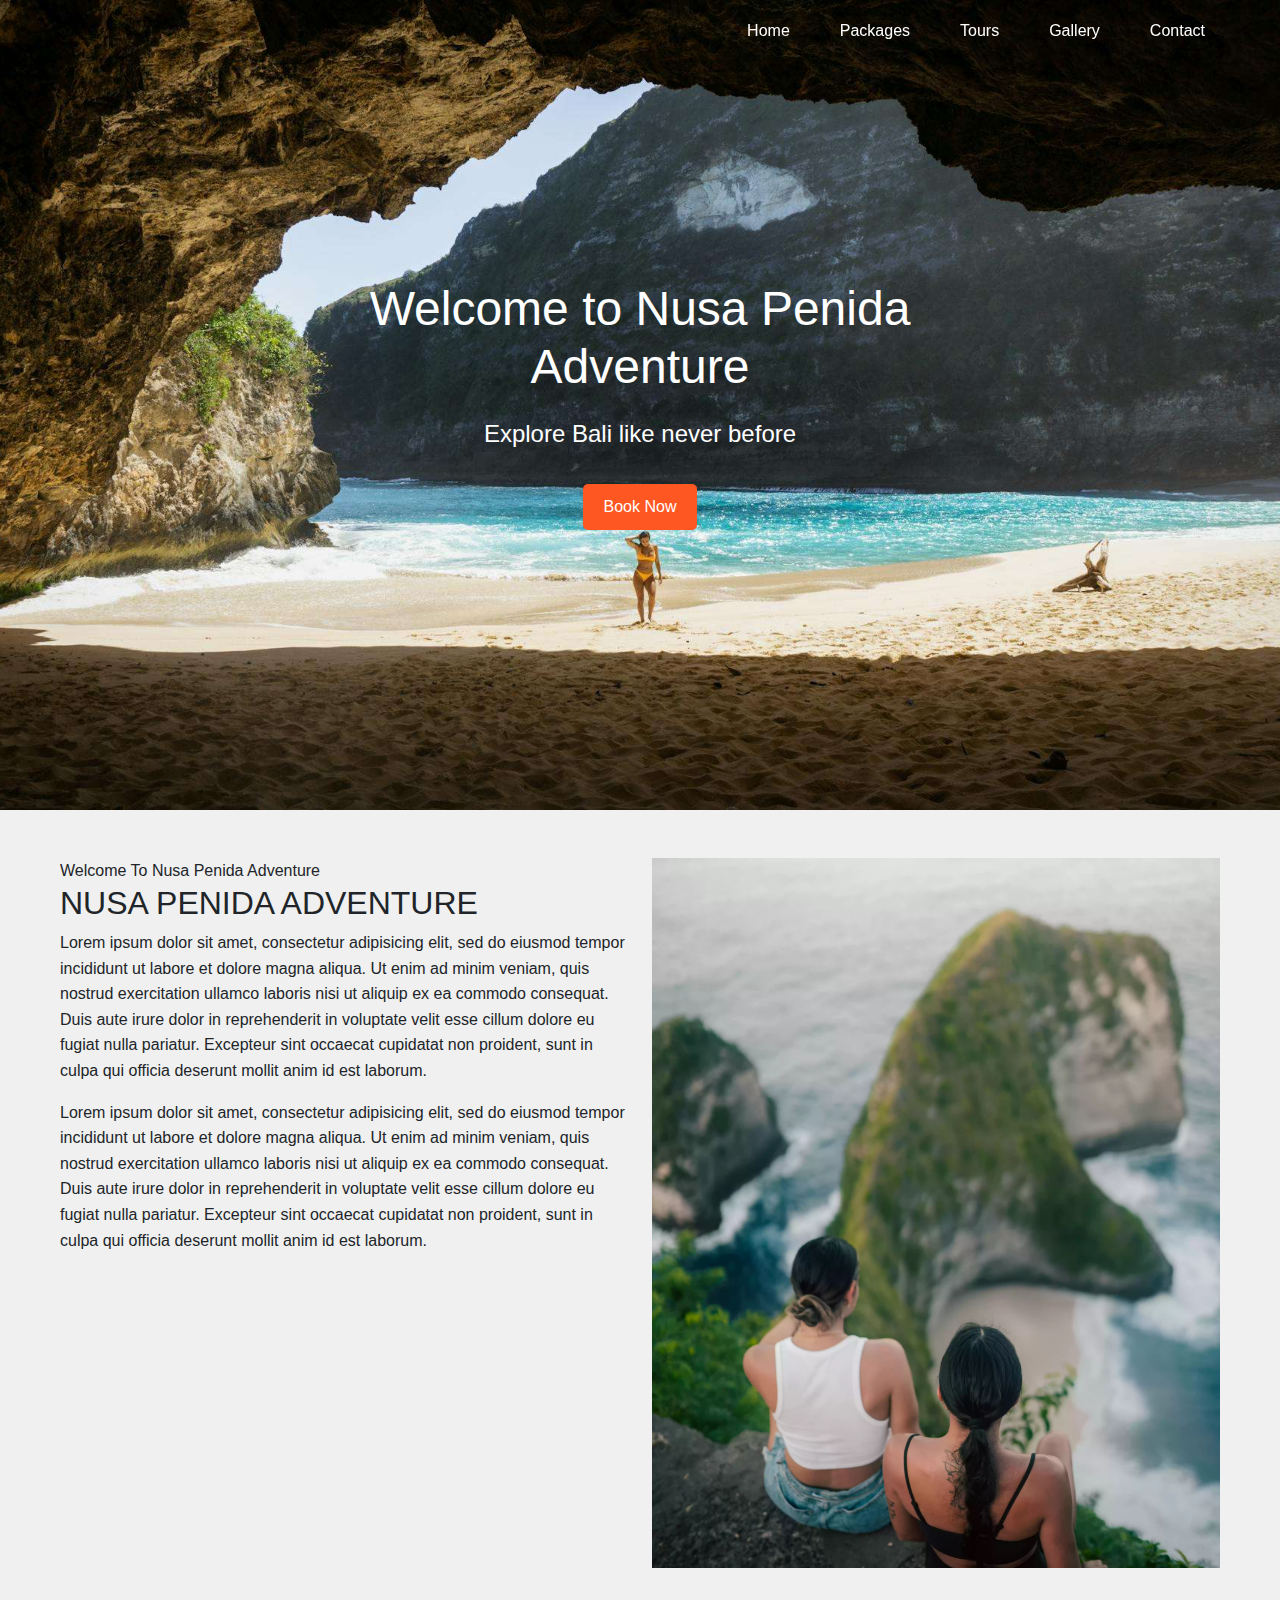
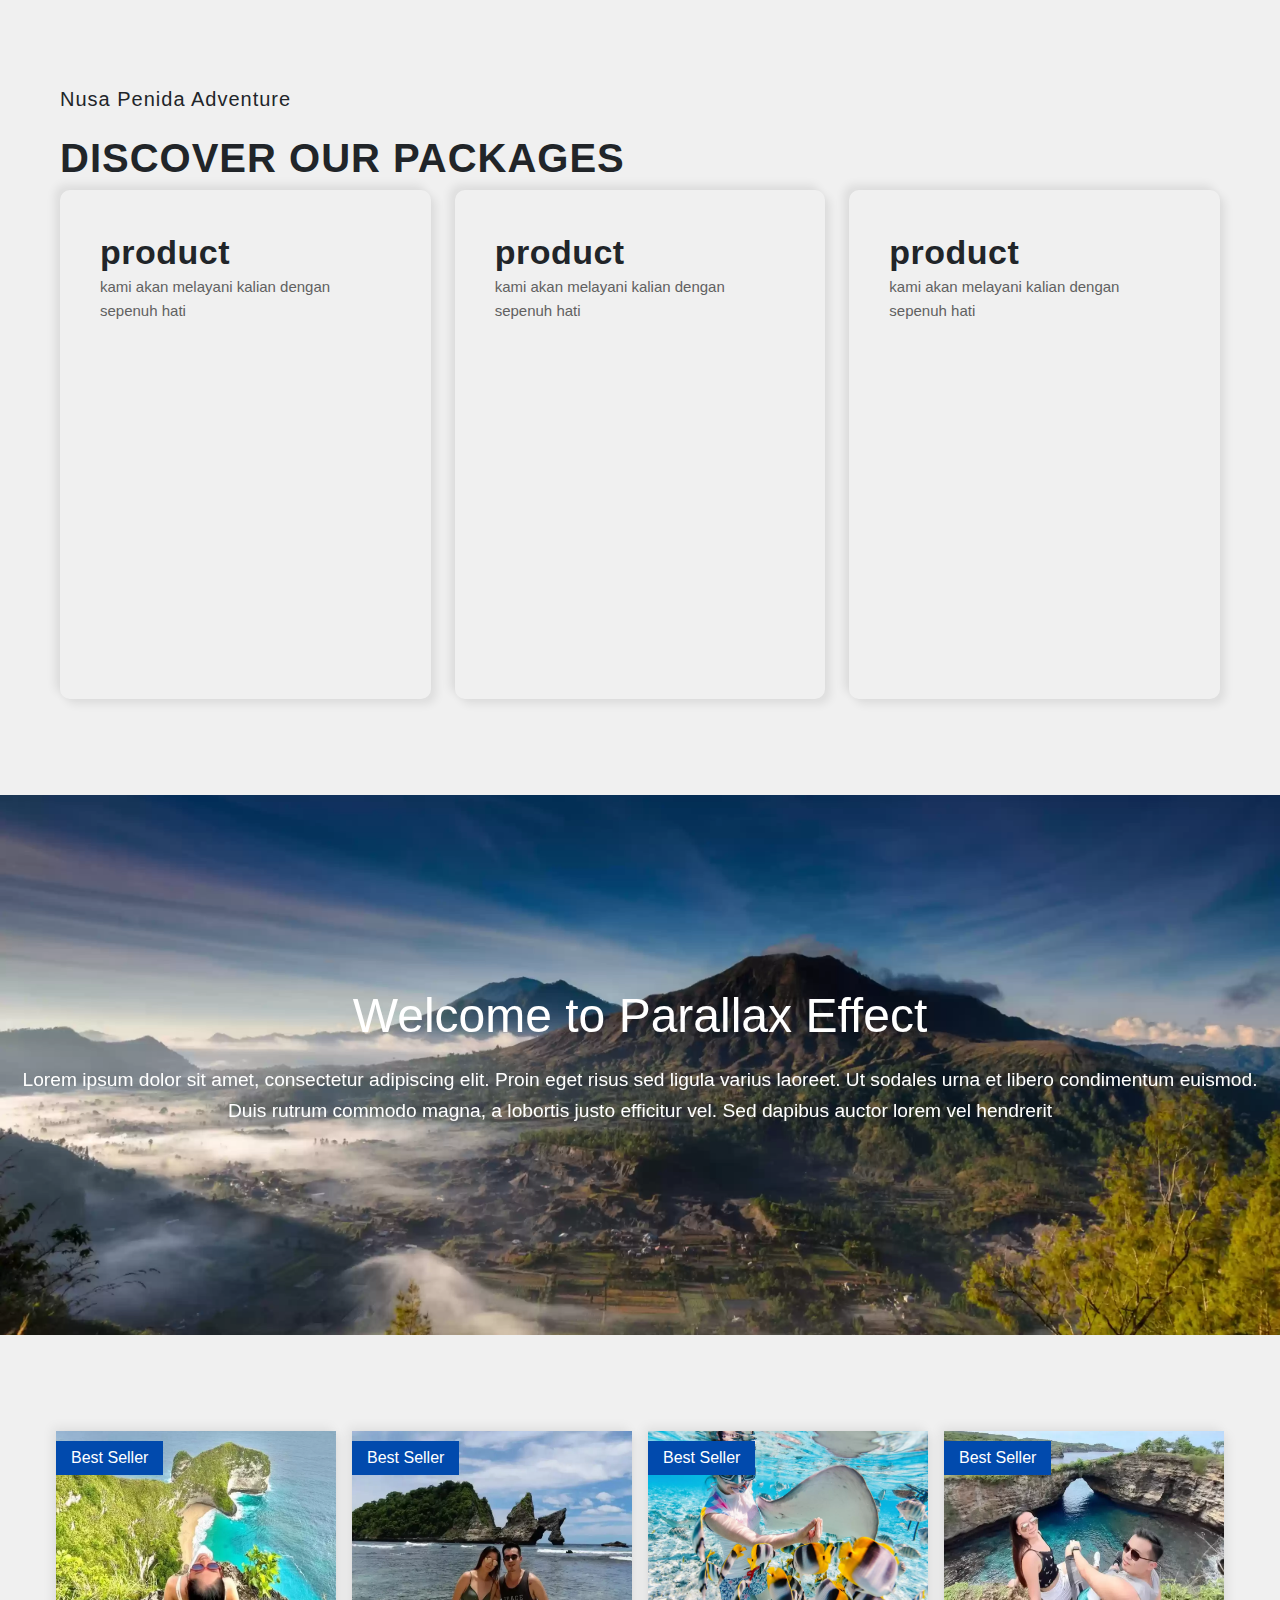
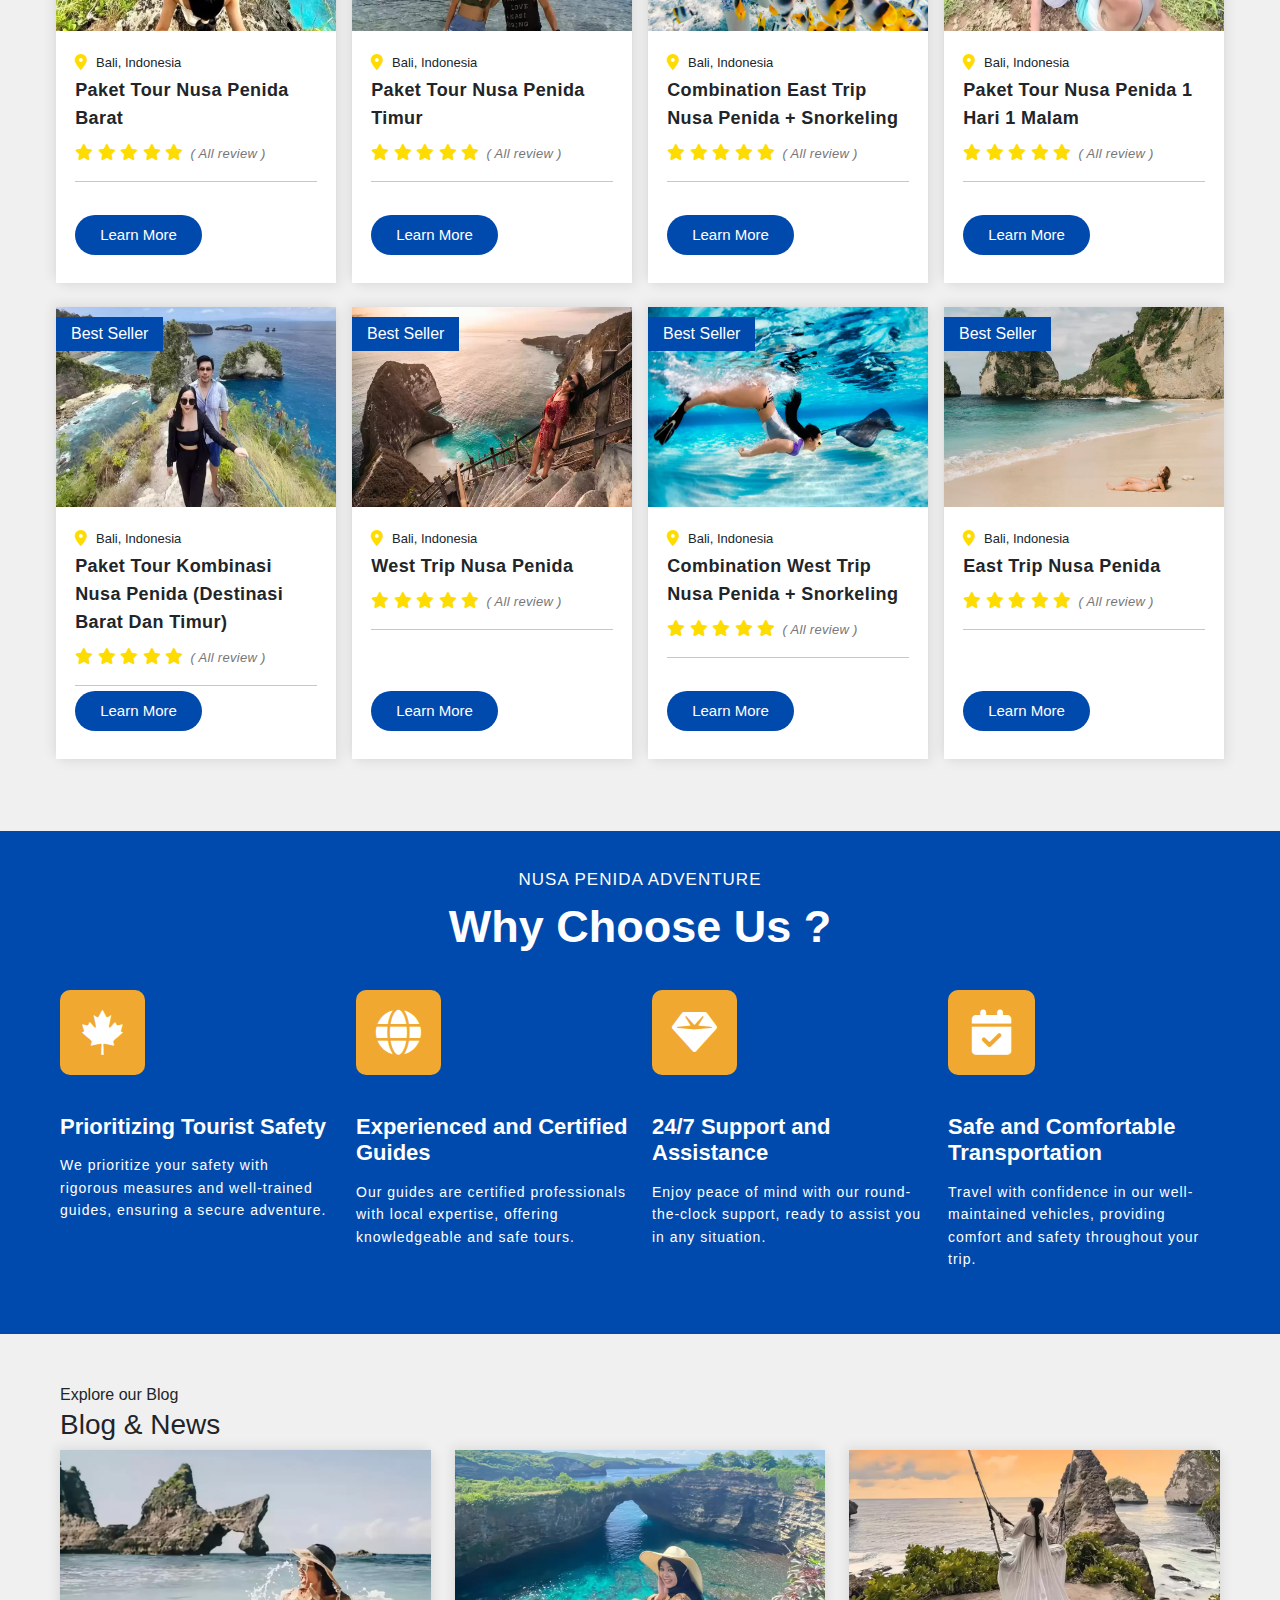
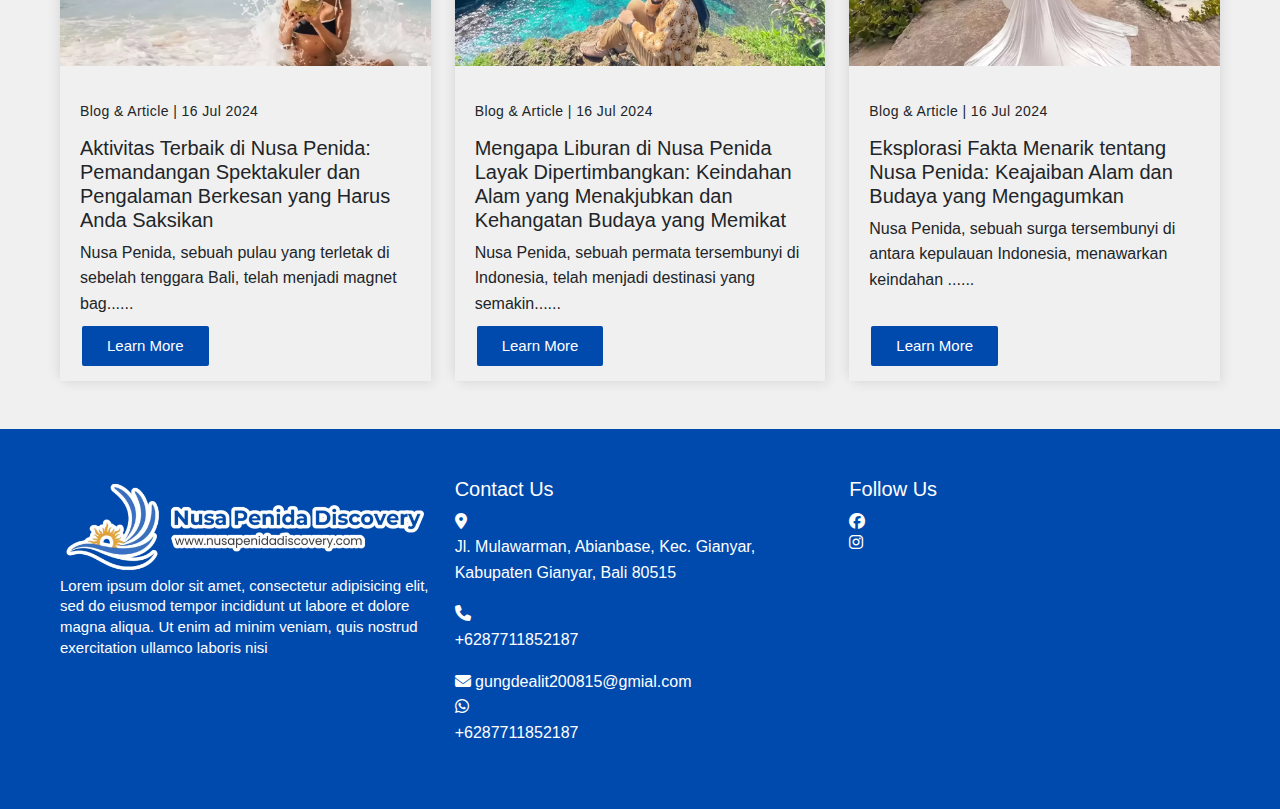
==== commit 83cf9369: "Add files via upload" ====
--- a/index.html
+++ b/index.html
@@ -1,517 +1,531 @@
-<!DOCTYPE html>
-<html>
-<head>
-    <meta charset="utf-8">
-    <meta name="viewport" content="width=device-width, initial-scale=1">
-    <title>NusaPenidaAdventures.com</title>
-    <link href="https://cdn.jsdelivr.net/npm/bootstrap@5.3.3/dist/css/bootstrap.min.css" rel="stylesheet">
-    <script src="https://cdn.jsdelivr.net/npm/bootstrap@5.3.3/dist/js/bootstrap.bundle.min.js"></script>
-    <link rel="stylesheet" type="text/css" href="kami.css">
-    <link rel="stylesheet" type="text/css" href="https://cdnjs.cloudflare.com/ajax/libs/font-awesome/6.6.0/css/all.min.css">
-</head>
-<body>
-
-    <!--header start-->
-    <section>
-        <header class="header">
-            <div class="container">
-                <div class="logo">
-                    <a href="#">
-                    	
-                    </a>
-                </div>
-                <nav class="navbar">
-                    <ul>
-                        <li><a href="#">Home</a></li>
-                        <li><a href="#">Packages</a></li>
-                        <li><a href="#">Tours</a></li>
-                        <li><a href="#">Gallery</a></li>
-                        <li><a href="#">Contact</a></li>
-                    </ul>
-                </nav>
-            </div>
-        </header>
-    </section>
-    <!--header end-->
-
-    <!--slider start-->
-    <section class="hero">
-        <div class="hero-content">
-            <h1>Welcome to Nusa Penida Adventure</h1>
-            <p>Explore Bali like never before</p>
-            <a href="#" class="btn">Book Now</a>
-        </div>
-    </section>
-    <!--slider end-->
-
-    <!--profile start-->
-    <section class="py-5">
-        <div class="container">
-            <div class="row">
-                <div class="col-md-6">
-                    <div class="profile align-item-center">
-                        <span>Welcome To Nusa Penida Adventure</span>
-                        <h2>NUSA PENIDA ADVENTURE</h2>
-                    </div>
-                    <div>
-                        <p>Lorem ipsum dolor sit amet, consectetur adipisicing elit, sed do eiusmod
-						tempor incididunt ut labore et dolore magna aliqua. Ut enim ad minim veniam,
-						quis nostrud exercitation ullamco laboris nisi ut aliquip ex ea commodo
-						consequat. Duis aute irure dolor in reprehenderit in voluptate velit esse
-						cillum dolore eu fugiat nulla pariatur. Excepteur sint occaecat cupidatat non
-						proident, sunt in culpa qui officia deserunt mollit anim id est laborum.</p>
-
-                        <p>Lorem ipsum dolor sit amet, consectetur adipisicing elit, sed do eiusmod
-						tempor incididunt ut labore et dolore magna aliqua. Ut enim ad minim veniam,
-						quis nostrud exercitation ullamco laboris nisi ut aliquip ex ea commodo
-						consequat. Duis aute irure dolor in reprehenderit in voluptate velit esse
-						cillum dolore eu fugiat nulla pariatur. Excepteur sint occaecat cupidatat non
-						proident, sunt in culpa qui officia deserunt mollit anim id est laborum.</p>
-                    </div>
-                </div>
-                <div class="col-md-6">
-                    <div class="profile-img">
-                        <img src="Gallery/profile.jpg">
-                    </div>
-                </div>
-            </div>
-        </div>
-    </section>
-    <!--profile end-->
-
-    <!--Product Packages start-->
-    <section class="py-5">
-        <div class="container">
-            <div class="product-judul">
-                <span>Nusa Penida Adventure</span>
-                <h2>DISCOVER OUR PACKAGES</h2>
-            </div>
-            <div class="row">
-                <div class="col-md-4">
-                    <div class="counter-this">
-                        <span>product</span>
-                        <p>kami akan melayani kalian dengan sepenuh hati</p>
-                    </div>
-                </div>
-                <div class="col-md-4">
-                    <div class="counter-this">
-                        <span>product</span>
-                        <p>kami akan melayani kalian dengan sepenuh hati</p>
-                    </div>
-                </div>
-                <div class="col-md-4">
-                    <div class="counter-this">
-                        <span>product</span>
-                        <p>kami akan melayani kalian dengan sepenuh hati</p>
-                    </div>
-                </div>
-            </div>
-        </div>
-    </section>
-    <!--Product Packages end-->
-
-    <!--parallax start-->
-    <section class="py-5">
-        <div class="parallax">
-            <div class="parallax-bg"></div>
-            <div class="parallax-content text-white">
-                <h1>Welcome to Parallax Effect</h1>
-                <p>Lorem ipsum dolor sit amet, consectetur adipiscing elit. Proin eget risus sed ligula varius laoreet. Ut sodales urna et libero condimentum euismod. Duis rutrum commodo magna, a lobortis justo efficitur vel. Sed dapibus auctor lorem vel hendrerit</p>
-            </div>
-        </div>
-    </section>
-    <!--parallax end-->
-
-    <!--product best seller start-->
-    <section class="py-5">
-        <div class="container">
-            <div class="row">
-                
-                  <div class="col-md-3 mb-4 px-2">
-                    <a href="#" class="nav-link product-card">
-                        <div class="product-best h-100">
-                            <img src="Gallery/product2.png" class="product-image">
-                           		<div class="best">
-                           			 <span>Best Seller</span>
-                           		</div>
-                            <div class="body-card">
-                            	<i class="fa-solid fa-location-dot"></i>
-                                <p>Bali, Indonesia</p>
-                                <h6>Paket Tour Nusa Penida Barat</h6>
-                                <i class="fa-solid fa-star"></i>
-                                <i class="fa-solid fa-star"></i>
-                                <i class="fa-solid fa-star"></i>
-                                <i class="fa-solid fa-star"></i>
-                                <i class="fa-solid fa-star"></i>
-                                <span><i>( All review )</i></span>
-                                <hr>
-                                <div class="tuch box d-flex justify-content-start align-items-start">
-                                    <button>
-                                        <a href="#" class="nav-link">Learn More</a>
-                                    </button>
-                                </div>
-                            </div>
-                        </div>
-                       </a>
-                   </div>
-
-                   <div class="col-md-3 mb-4 px-2">
-                    <a href="#" class="nav-link product-card">
-                        <div class="product-best h-100">
-                            <img src="Gallery/product3.png" class="product-image">
-                           		<div class="best">
-                           			 <span>Best Seller</span>
-                           		</div>
-                            <div class="body-card">
-                            	<i class="fa-solid fa-location-dot"></i>
-                                <p>Bali, Indonesia</p>
-                                <h6>Paket Tour Nusa Penida Timur</h6>
-                                <i class="fa-solid fa-star"></i>
-                                <i class="fa-solid fa-star"></i>
-                                <i class="fa-solid fa-star"></i>
-                                <i class="fa-solid fa-star"></i>
-                                <i class="fa-solid fa-star"></i>
-                                <span><i>( All review )</i></span>
-                                <hr>
-                                <div class="tuch box d-flex justify-content-start align-items-start">
-                                    <button class="box d-flex justify-content-between align-items-start">
-                                        <a href="#" class="nav-link">Learn More</a>
-                                    </button>
-                                </div>
-                            </div>
-                        </div>
-                       </a>
-                   </div>
-
-                   <div class="col-md-3 mb-4 px-2">
-                    <a href="#" class="nav-link product-card">
-                        <div class="product-best h-100">
-                            <img src="Gallery/product3.jpg" class="product-image">
-                           		<div class="best">
-                           			 <span>Best Seller</span>
-                           		</div>
-                            <div class="body-card">
-                            	<i class="fa-solid fa-location-dot"></i>
-                                <p>Bali, Indonesia</p>
-                                <h6>Combination East Trip Nusa Penida + Snorkeling</h6>
-                                <i class="fa-solid fa-star"></i>
-                                <i class="fa-solid fa-star"></i>
-                                <i class="fa-solid fa-star"></i>
-                                <i class="fa-solid fa-star"></i>
-                                <i class="fa-solid fa-star"></i>
-                                <span><i>( All review )</i></span>
-                                <hr>
-                                <div class="tuch box d-flex justify-content-start align-items-start">
-                                    <button>
-                                        <a href="#" class="nav-link">Learn More</a>
-                                    </button>
-                                </div>
-                            </div>
-                        </div>
-                       </a>
-                   </div>
-
-                   <div class="col-md-3 mb-4 px-2">
-                    <a href="#" class="nav-link product-card">
-                        <div class="product-best h-100">
-                            <img src="Gallery/product4.png" class="product-image">
-                           		<div class="best">
-                           			 <span>Best Seller</span>
-                           		</div>
-                            <div class="body-card">
-                            	<i class="fa-solid fa-location-dot"></i>
-                                <p>Bali, Indonesia</p>
-                                <h6>Paket Tour Nusa Penida 1 Hari 1 Malam</h6>
-                                <i class="fa-solid fa-star"></i>
-                                <i class="fa-solid fa-star"></i>
-                                <i class="fa-solid fa-star"></i>
-                                <i class="fa-solid fa-star"></i>
-                                <i class="fa-solid fa-star"></i>
-                                <span><i>( All review )</i></span>
-                                <hr>
-                                <div class="tuch box d-flex justify-content-start align-items-start">
-                                    <button>
-                                        <a href="#" class="nav-link">Learn More</a>
-                                    </button>
-                                </div>
-                            </div>
-                        </div>
-                       </a>
-                   </div>
-
-                   <div class="col-md-3 mb-4 px-2">
-                    <a href="#" class="nav-link product-card">
-                        <div class="product-best h-100">
-                            <img src="Gallery/product5.png" class="product-image">
-                           		<div class="best">
-                           			 <span>Best Seller</span>
-                           		</div>
-                            <div class="body-card">
-                            	<i class="fa-solid fa-location-dot"></i>
-                                <p>Bali, Indonesia</p>
-                                <h6>Paket Tour Kombinasi Nusa Penida (Destinasi Barat Dan Timur)</h6>
-                                <i class="fa-solid fa-star"></i>
-                                <i class="fa-solid fa-star"></i>
-                                <i class="fa-solid fa-star"></i>
-                                <i class="fa-solid fa-star"></i>
-                                <i class="fa-solid fa-star"></i>
-                                <span><i>( All review )</i></span>
-                                <hr>
-                                <div class="tuch box d-flex justify-content-start align-items-start">
-                                    <button>
-                                        <a href="#" class="nav-link">Learn More</a>
-                                    </button>
-                                </div>
-                            </div>
-                        </div>
-                       </a>
-                   </div>
-
-                   <div class="col-md-3 mb-4 px-2">
-                    <a href="#" class="nav-link product-card">
-                        <div class="product-best h-100">
-                            <img src="Gallery/product6.png" class="product-image">
-                           		<div class="best">
-                           			 <span>Best Seller</span>
-                           		</div>
-                            <div class="body-card">
-                            	<i class="fa-solid fa-location-dot"></i>
-                                <p>Bali, Indonesia</p>
-                                <h6>West Trip Nusa Penida</h6>
-                                <i class="fa-solid fa-star"></i>
-                                <i class="fa-solid fa-star"></i>
-                                <i class="fa-solid fa-star"></i>
-                                <i class="fa-solid fa-star"></i>
-                                <i class="fa-solid fa-star"></i>
-                                <span><i>( All review )</i></span>
-                                <hr>
-                                <div class="tuch box d-flex justify-content-start align-items-start">
-                                    <button>
-                                        <a href="#" class="nav-link">Learn More</a>
-                                    </button>
-                                </div>
-                            </div>
-                        </div>
-                       </a>
-                   </div>
-
-                   <div class="col-md-3 mb-4 px-2">
-                    <a href="#" class="nav-link product-card">
-                        <div class="product-best h-100">
-                            <img src="Gallery/product7.jpg" class="product-image">
-                           		<div class="best">
-                           			 <span>Best Seller</span>
-                           		</div>
-                            <div class="body-card">
-                            	<i class="fa-solid fa-location-dot"></i>
-                                <p>Bali, Indonesia</p>
-                                <h6>Combination West Trip Nusa Penida + Snorkeling</h6>
-                                <i class="fa-solid fa-star"></i>
-                                <i class="fa-solid fa-star"></i>
-                                <i class="fa-solid fa-star"></i>
-                                <i class="fa-solid fa-star"></i>
-                                <i class="fa-solid fa-star"></i>
-                                <span><i>( All review )</i></span>
-                                <hr>
-                                <div class="tuch box d-flex justify-content-start align-items-start">
-                                    <button>
-                                        <a href="#" class="nav-link">Learn More</a>
-                                    </button>
-                                </div>
-                            </div>
-                        </div>
-                       </a>
-                   </div>
-
-                   <div class="col-md-3 mb-4 px-2">
-                    <a href="#" class="nav-link product-card">
-                        <div class="product-best h-100">
-                            <img src="Gallery/product88.png" class="product-image">
-                           		<div class="best">
-                           			 <span>Best Seller</span>
-                           		</div>
-                            <div class="body-card">
-                            	<i class="fa-solid fa-location-dot"></i>
-                                <p>Bali, Indonesia</p>
-                                <h6>East Trip Nusa Penida</h6>
-                                <i class="fa-solid fa-star"></i>
-                                <i class="fa-solid fa-star"></i>
-                                <i class="fa-solid fa-star"></i>
-                                <i class="fa-solid fa-star"></i>
-                                <i class="fa-solid fa-star"></i>
-                                <span><i>( All review )</i></span>
-                                <hr>
-                                <div class="tuch box d-flex justify-content-start align-items-start">
-                                    <button>
-                                        <a href="#" class="nav-link">Learn More</a>
-                                    </button>
-                                </div>
-                            </div>
-                        </div>
-                       </a>
-                   </div>
-                
-            </div>
-        </div>
-    </section>
-    <!--product best seller end-->
-
-    <!--why choose us start-->
-
-    <section class="py-5" style="background-color: #014aad; color: white;">
-    	<div class="container">
-
-    		<div class="text-center test-text">
-    			<p>Nusa Penida Adventure</p>
-    			<h2>Why Choose Us ?</h2>
-    		</div>
-    		
-    		<div class="row">
-    			
-    			<div class="col-md-3">
-    				<div class="why-kami align-items-center">
-    					<i class="fa-brands fa-canadian-maple-leaf"></i>
-    					<h3>Prioritizing Tourist Safety</h3>
-    					<p>We prioritize your safety with rigorous measures and well-trained guides, ensuring a secure adventure.</p>
-    				</div>
-    			</div>
-
-    			<div class="col-md-3">
-    				<div class="why-kami align-items-center">
-    					<i class="fa-solid fa-globe"></i>
-    					<h3>Experienced and Certified Guides</h3>
-    					<p>Our guides are certified professionals with local expertise, offering knowledgeable and safe tours.</p>
-    				</div>
-    			</div>
-
-    			<div class="col-md-3">
-    				<div class="why-kami align-items-center">
-    					 <i class="fa-solid fa-gem"></i>
-    					<h3>24/7 Support and Assistance</h3>
-    					<p>Enjoy peace of mind with our round-the-clock support, ready to assist you in any situation.</p>
-    				</div>
-    			</div>
-
-    			<div class="col-md-3">
-    				<div class="why-kami align-items-center">
-    					<i class="fa-solid fa-calendar-check" style="padding: 20px 24px;"></i>
-    					<h3>Safe and Comfortable Transportation</h3>
-    					<p>Travel with confidence in our well-maintained vehicles, providing comfort and safety throughout your trip.</p>
-    				</div>
-    			</div>
-
-    		</div>
-
-    	</div>
-    </section>
-
-    <!--hwy choose us end-->
-
-    <!-- blogger start -->
-<section class="py-5">
-    <div class="container">
-        <div class="this-blog">
-            <span>Explore our Blog</span>
-            <h3>Blog & News</h3>
-        </div>
-        <div class="row">
-            <!-- Blog Item 1 -->
-            <div class="col-md-4">
-                <div class="blog-img">
-                    <img src="Gallery/bloger1.png" alt="Blog Image">
-                    <div class="artikel-blog">
-                        <span>Blog & Article | 16 Jul 2024</span>
-                        <h2>Aktivitas Terbaik di Nusa Penida: Pemandangan Spektakuler dan Pengalaman Berkesan yang Harus Anda Saksikan</h2>
-                        <p>Nusa Penida, sebuah pulau yang terletak di sebelah tenggara Bali, telah menjadi magnet bag......</p>
-                    </div>
-                    <div class="tuch-artikel">
-                        <button class="button-button">
-                            <a href="#" class="nav-link">Learn More</a>
-                        </button>
-                    </div>
-                </div>
-            </div>
-
-            <!-- Blog Item 2 -->
-            <div class="col-md-4">
-                <div class="blog-img">
-                    <img src="Gallery/bloger2.png" alt="Blog Image">
-                    <div class="artikel-blog">
-                        <span>Blog & Article | 16 Jul 2024</span>
-                        <h2>Mengapa Liburan di Nusa Penida Layak Dipertimbangkan: Keindahan Alam yang Menakjubkan dan Kehangatan Budaya yang Memikat</h2>
-                        <p>Nusa Penida, sebuah permata tersembunyi di Indonesia, telah menjadi destinasi yang semakin......</p>
-                    </div>
-                    <div class="tuch-artikel">
-                        <button class="button-button">
-                            <a href="#" class="nav-link">Learn More</a>
-                        </button>
-                    </div>
-                </div>
-            </div>
-
-            <!-- Blog Item 3 -->
-            <div class="col-md-4">
-                <div class="blog-img">
-                    <img src="Gallery/bloger3.png" alt="Blog Image">
-                    <div class="artikel-blog">
-                        <span>Blog & Article | 16 Jul 2024</span>
-                        <h2>Eksplorasi Fakta Menarik tentang Nusa Penida: Keajaiban Alam dan Budaya yang Mengagumkan</h2>
-                        <p>Nusa Penida, sebuah surga tersembunyi di antara kepulauan Indonesia, menawarkan keindahan ......</p>
-                    </div>
-                    <div class="tuch-artikel">
-                        <button class="button-button">
-                            <a href="#" class="nav-link">Learn More</a>
-                        </button>
-                    </div>
-                </div>
-            </div>
-        </div>
-    </div>
-</section>
-<!-- blogger end -->
-
-<!-- footer start -->
-<section class="py-5" style="background: #014AAD;">
-    <div class="container">
-        <div class="row">
-
-            <div class="col-md-3">
-                <div class="this-footer">
-                    <img src="Gallery/logo.png" alt="Logo">
-                </div>
-                <div class="text-footer text-white">
-                    <p>Lorem ipsum dolor sit amet, consectetur adipisicing elit, sed do eiusmod tempor incididunt ut labore et dolore magna aliqua. Ut enim ad minim veniam, quis nostrud exercitation ullamco laboris nisi</p>
-                </div>
-            </div>
-
-            <div class="col-md-3">
-            	<div>
-            		<h5>Contact Us</h5>
-            		<i class="fa-solid fa-location-dot"></i>
-            		<p>Jl. Mulawarman, Abianbase, Kec. Gianyar, Kabupaten Gianyar, Bali 80515</p>
-            	</div>
-            	<div>
-            		<i class="fa-solid fa-phone"></i>
-            		<p>+6287711852187</p>
-            	</div>
-            	<div>
-            		<i class="fa-solid fa-envelope"></i>
-            		gungdealit200815@gmial.com
-            	</div>
-            	<div class="">
-            		<i class="fa-brands fa-whatsapp"></i>
-            		<p>+6287711852187</p>
-            	</div>
-
-            </div>
-
-        </div>
-    </div>
-</section>
-<!-- footer end -->
-
-
-</body>
-</html>
-
-
+<!DOCTYPE html>
+<html>
+<head>
+    <meta charset="utf-8">
+    <meta name="viewport" content="width=device-width, initial-scale=1">
+    <title>NusaPenidaAdventures.com</title>
+    <link href="https://cdn.jsdelivr.net/npm/bootstrap@5.3.3/dist/css/bootstrap.min.css" rel="stylesheet">
+    <script src="https://cdn.jsdelivr.net/npm/bootstrap@5.3.3/dist/js/bootstrap.bundle.min.js"></script>
+    <link rel="stylesheet" type="text/css" href="kami.css">
+    <link rel="stylesheet" type="text/css" href="https://cdnjs.cloudflare.com/ajax/libs/font-awesome/6.6.0/css/all.min.css">
+</head>
+<body>
+
+    <!--header start-->
+    <section>
+        <header class="header">
+            <div class="container">
+                <div class="logo">
+                    <a href="#">
+                    	
+                    </a>
+                </div>
+                <nav class="navbar">
+                    <ul>
+                        <li><a href="#">Home</a></li>
+                        <li><a href="#">Packages</a></li>
+                        <li><a href="#">Tours</a></li>
+                        <li><a href="#">Gallery</a></li>
+                        <li><a href="#">Contact</a></li>
+                    </ul>
+                </nav>
+            </div>
+        </header>
+    </section>
+    <!--header end-->
+
+    <!--slider start-->
+    <section class="hero">
+        <div class="hero-content">
+            <h1>Welcome to Nusa Penida Adventure</h1>
+            <p>Explore Bali like never before</p>
+            <a href="#" class="btn">Book Now</a>
+        </div>
+    </section>
+    <!--slider end-->
+
+    <!--profile start-->
+    <section class="py-5">
+        <div class="container">
+            <div class="row">
+                <div class="col-md-6">
+                    <div class="profile align-item-center">
+                        <span>Welcome To Nusa Penida Adventure</span>
+                        <h2>NUSA PENIDA ADVENTURE</h2>
+                    </div>
+                    <div>
+                        <p>Lorem ipsum dolor sit amet, consectetur adipisicing elit, sed do eiusmod
+						tempor incididunt ut labore et dolore magna aliqua. Ut enim ad minim veniam,
+						quis nostrud exercitation ullamco laboris nisi ut aliquip ex ea commodo
+						consequat. Duis aute irure dolor in reprehenderit in voluptate velit esse
+						cillum dolore eu fugiat nulla pariatur. Excepteur sint occaecat cupidatat non
+						proident, sunt in culpa qui officia deserunt mollit anim id est laborum.</p>
+
+                        <p>Lorem ipsum dolor sit amet, consectetur adipisicing elit, sed do eiusmod
+						tempor incididunt ut labore et dolore magna aliqua. Ut enim ad minim veniam,
+						quis nostrud exercitation ullamco laboris nisi ut aliquip ex ea commodo
+						consequat. Duis aute irure dolor in reprehenderit in voluptate velit esse
+						cillum dolore eu fugiat nulla pariatur. Excepteur sint occaecat cupidatat non
+						proident, sunt in culpa qui officia deserunt mollit anim id est laborum.</p>
+                    </div>
+                </div>
+                <div class="col-md-6">
+                    <div class="profile-img">
+                        <img src="Gallery/profile.jpg">
+                    </div>
+                </div>
+            </div>
+        </div>
+    </section>
+    <!--profile end-->
+
+    <!--Product Packages start-->
+    <section class="py-5">
+        <div class="container">
+            <div class="product-judul">
+                <span>Nusa Penida Adventure</span>
+                <h2>DISCOVER OUR PACKAGES</h2>
+            </div>
+            <div class="row">
+                <div class="col-md-4">
+                    <div class="counter-this">
+                        <span>product</span>
+                        <p>kami akan melayani kalian dengan sepenuh hati</p>
+                    </div>
+                </div>
+                <div class="col-md-4">
+                    <div class="counter-this">
+                        <span>product</span>
+                        <p>kami akan melayani kalian dengan sepenuh hati</p>
+                    </div>
+                </div>
+                <div class="col-md-4">
+                    <div class="counter-this">
+                        <span>product</span>
+                        <p>kami akan melayani kalian dengan sepenuh hati</p>
+                    </div>
+                </div>
+            </div>
+        </div>
+    </section>
+    <!--Product Packages end-->
+
+    <!--parallax start-->
+    <section class="py-5">
+        <div class="parallax">
+            <div class="parallax-bg"></div>
+            <div class="parallax-content text-white">
+                <h1>Welcome to Parallax Effect</h1>
+                <p>Lorem ipsum dolor sit amet, consectetur adipiscing elit. Proin eget risus sed ligula varius laoreet. Ut sodales urna et libero condimentum euismod. Duis rutrum commodo magna, a lobortis justo efficitur vel. Sed dapibus auctor lorem vel hendrerit</p>
+            </div>
+        </div>
+    </section>
+    <!--parallax end-->
+
+    <!--product best seller start-->
+    <section class="py-5">
+        <div class="container">
+            <div class="row">
+                
+                  <div class="col-md-3 mb-4 px-2">
+                    <a href="#" class="nav-link product-card">
+                        <div class="product-best h-100">
+                            <img src="Gallery/product2.png" class="product-image">
+                           		<div class="best">
+                           			 <span>Best Seller</span>
+                           		</div>
+                            <div class="body-card">
+                            	<i class="fa-solid fa-location-dot"></i>
+                                <p>Bali, Indonesia</p>
+                                <h6>Paket Tour Nusa Penida Barat</h6>
+                                <i class="fa-solid fa-star"></i>
+                                <i class="fa-solid fa-star"></i>
+                                <i class="fa-solid fa-star"></i>
+                                <i class="fa-solid fa-star"></i>
+                                <i class="fa-solid fa-star"></i>
+                                <span><i>( All review )</i></span>
+                                <hr>
+                                <div class="tuch box d-flex justify-content-start align-items-start">
+                                    <button>
+                                        <a href="#" class="nav-link">Learn More</a>
+                                    </button>
+                                </div>
+                            </div>
+                        </div>
+                       </a>
+                   </div>
+
+                   <div class="col-md-3 mb-4 px-2">
+                    <a href="#" class="nav-link product-card">
+                        <div class="product-best h-100">
+                            <img src="Gallery/product3.png" class="product-image">
+                           		<div class="best">
+                           			 <span>Best Seller</span>
+                           		</div>
+                            <div class="body-card">
+                            	<i class="fa-solid fa-location-dot"></i>
+                                <p>Bali, Indonesia</p>
+                                <h6>Paket Tour Nusa Penida Timur</h6>
+                                <i class="fa-solid fa-star"></i>
+                                <i class="fa-solid fa-star"></i>
+                                <i class="fa-solid fa-star"></i>
+                                <i class="fa-solid fa-star"></i>
+                                <i class="fa-solid fa-star"></i>
+                                <span><i>( All review )</i></span>
+                                <hr>
+                                <div class="tuch box d-flex justify-content-start align-items-start">
+                                    <button class="box d-flex justify-content-between align-items-start">
+                                        <a href="#" class="nav-link">Learn More</a>
+                                    </button>
+                                </div>
+                            </div>
+                        </div>
+                       </a>
+                   </div>
+
+                   <div class="col-md-3 mb-4 px-2">
+                    <a href="#" class="nav-link product-card">
+                        <div class="product-best h-100">
+                            <img src="Gallery/product3.jpg" class="product-image">
+                           		<div class="best">
+                           			 <span>Best Seller</span>
+                           		</div>
+                            <div class="body-card">
+                            	<i class="fa-solid fa-location-dot"></i>
+                                <p>Bali, Indonesia</p>
+                                <h6>Combination East Trip Nusa Penida + Snorkeling</h6>
+                                <i class="fa-solid fa-star"></i>
+                                <i class="fa-solid fa-star"></i>
+                                <i class="fa-solid fa-star"></i>
+                                <i class="fa-solid fa-star"></i>
+                                <i class="fa-solid fa-star"></i>
+                                <span><i>( All review )</i></span>
+                                <hr>
+                                <div class="tuch box d-flex justify-content-start align-items-start">
+                                    <button>
+                                        <a href="#" class="nav-link">Learn More</a>
+                                    </button>
+                                </div>
+                            </div>
+                        </div>
+                       </a>
+                   </div>
+
+                   <div class="col-md-3 mb-4 px-2">
+                    <a href="#" class="nav-link product-card">
+                        <div class="product-best h-100">
+                            <img src="Gallery/product4.png" class="product-image">
+                           		<div class="best">
+                           			 <span>Best Seller</span>
+                           		</div>
+                            <div class="body-card">
+                            	<i class="fa-solid fa-location-dot"></i>
+                                <p>Bali, Indonesia</p>
+                                <h6>Paket Tour Nusa Penida 1 Hari 1 Malam</h6>
+                                <i class="fa-solid fa-star"></i>
+                                <i class="fa-solid fa-star"></i>
+                                <i class="fa-solid fa-star"></i>
+                                <i class="fa-solid fa-star"></i>
+                                <i class="fa-solid fa-star"></i>
+                                <span><i>( All review )</i></span>
+                                <hr>
+                                <div class="tuch box d-flex justify-content-start align-items-start">
+                                    <button>
+                                        <a href="#" class="nav-link">Learn More</a>
+                                    </button>
+                                </div>
+                            </div>
+                        </div>
+                       </a>
+                   </div>
+
+                   <div class="col-md-3 mb-4 px-2">
+                    <a href="#" class="nav-link product-card">
+                        <div class="product-best h-100">
+                            <img src="Gallery/product5.png" class="product-image">
+                           		<div class="best">
+                           			 <span>Best Seller</span>
+                           		</div>
+                            <div class="body-card">
+                            	<i class="fa-solid fa-location-dot"></i>
+                                <p>Bali, Indonesia</p>
+                                <h6>Paket Tour Kombinasi Nusa Penida (Destinasi Barat Dan Timur)</h6>
+                                <i class="fa-solid fa-star"></i>
+                                <i class="fa-solid fa-star"></i>
+                                <i class="fa-solid fa-star"></i>
+                                <i class="fa-solid fa-star"></i>
+                                <i class="fa-solid fa-star"></i>
+                                <span><i>( All review )</i></span>
+                                <hr>
+                                <div class="tuch box d-flex justify-content-start align-items-start">
+                                    <button>
+                                        <a href="#" class="nav-link">Learn More</a>
+                                    </button>
+                                </div>
+                            </div>
+                        </div>
+                       </a>
+                   </div>
+
+                   <div class="col-md-3 mb-4 px-2">
+                    <a href="#" class="nav-link product-card">
+                        <div class="product-best h-100">
+                            <img src="Gallery/product6.png" class="product-image">
+                           		<div class="best">
+                           			 <span>Best Seller</span>
+                           		</div>
+                            <div class="body-card">
+                            	<i class="fa-solid fa-location-dot"></i>
+                                <p>Bali, Indonesia</p>
+                                <h6>West Trip Nusa Penida</h6>
+                                <i class="fa-solid fa-star"></i>
+                                <i class="fa-solid fa-star"></i>
+                                <i class="fa-solid fa-star"></i>
+                                <i class="fa-solid fa-star"></i>
+                                <i class="fa-solid fa-star"></i>
+                                <span><i>( All review )</i></span>
+                                <hr>
+                                <div class="tuch box d-flex justify-content-start align-items-start">
+                                    <button>
+                                        <a href="#" class="nav-link">Learn More</a>
+                                    </button>
+                                </div>
+                            </div>
+                        </div>
+                       </a>
+                   </div>
+
+                   <div class="col-md-3 mb-4 px-2">
+                    <a href="#" class="nav-link product-card">
+                        <div class="product-best h-100">
+                            <img src="Gallery/product7.jpg" class="product-image">
+                           		<div class="best">
+                           			 <span>Best Seller</span>
+                           		</div>
+                            <div class="body-card">
+                            	<i class="fa-solid fa-location-dot"></i>
+                                <p>Bali, Indonesia</p>
+                                <h6>Combination West Trip Nusa Penida + Snorkeling</h6>
+                                <i class="fa-solid fa-star"></i>
+                                <i class="fa-solid fa-star"></i>
+                                <i class="fa-solid fa-star"></i>
+                                <i class="fa-solid fa-star"></i>
+                                <i class="fa-solid fa-star"></i>
+                                <span><i>( All review )</i></span>
+                                <hr>
+                                <div class="tuch box d-flex justify-content-start align-items-start">
+                                    <button>
+                                        <a href="#" class="nav-link">Learn More</a>
+                                    </button>
+                                </div>
+                            </div>
+                        </div>
+                       </a>
+                   </div>
+
+                   <div class="col-md-3 mb-4 px-2">
+                    <a href="#" class="nav-link product-card">
+                        <div class="product-best h-100">
+                            <img src="Gallery/product88.png" class="product-image">
+                           		<div class="best">
+                           			 <span>Best Seller</span>
+                           		</div>
+                            <div class="body-card">
+                            	<i class="fa-solid fa-location-dot"></i>
+                                <p>Bali, Indonesia</p>
+                                <h6>East Trip Nusa Penida</h6>
+                                <i class="fa-solid fa-star"></i>
+                                <i class="fa-solid fa-star"></i>
+                                <i class="fa-solid fa-star"></i>
+                                <i class="fa-solid fa-star"></i>
+                                <i class="fa-solid fa-star"></i>
+                                <span><i>( All review )</i></span>
+                                <hr>
+                                <div class="tuch box d-flex justify-content-start align-items-start">
+                                    <button>
+                                        <a href="#" class="nav-link">Learn More</a>
+                                    </button>
+                                </div>
+                            </div>
+                        </div>
+                       </a>
+                   </div>
+                
+            </div>
+        </div>
+    </section>
+    <!--product best seller end-->
+
+    <!--why choose us start-->
+
+    <section class="py-5" style="background-color: #014aad; color: white;">
+    	<div class="container">
+
+    		<div class="text-center test-text">
+    			<p>Nusa Penida Adventure</p>
+    			<h2>Why Choose Us ?</h2>
+    		</div>
+    		
+    		<div class="row">
+    			
+    			<div class="col-md-3">
+    				<div class="why-kami align-items-center">
+    					<i class="fa-brands fa-canadian-maple-leaf"></i>
+    					<h3>Prioritizing Tourist Safety</h3>
+    					<p>We prioritize your safety with rigorous measures and well-trained guides, ensuring a secure adventure.</p>
+    				</div>
+    			</div>
+
+    			<div class="col-md-3">
+    				<div class="why-kami align-items-center">
+    					<i class="fa-solid fa-globe"></i>
+    					<h3>Experienced and Certified Guides</h3>
+    					<p>Our guides are certified professionals with local expertise, offering knowledgeable and safe tours.</p>
+    				</div>
+    			</div>
+
+    			<div class="col-md-3">
+    				<div class="why-kami align-items-center">
+    					 <i class="fa-solid fa-gem"></i>
+    					<h3>24/7 Support and Assistance</h3>
+    					<p>Enjoy peace of mind with our round-the-clock support, ready to assist you in any situation.</p>
+    				</div>
+    			</div>
+
+    			<div class="col-md-3">
+    				<div class="why-kami align-items-center">
+    					<i class="fa-solid fa-calendar-check" style="padding: 20px 24px;"></i>
+    					<h3>Safe and Comfortable Transportation</h3>
+    					<p>Travel with confidence in our well-maintained vehicles, providing comfort and safety throughout your trip.</p>
+    				</div>
+    			</div>
+
+    		</div>
+
+    	</div>
+    </section>
+
+    <!--hwy choose us end-->
+
+    <!-- blogger start -->
+<section class="py-5">
+    <div class="container">
+        <div class="this-blog">
+            <span>Explore our Blog</span>
+            <h3>Blog & News</h3>
+        </div>
+        <div class="row">
+            <!-- Blog Item 1 -->
+            <div class="col-md-4">
+                <div class="blog-img">
+                    <img src="Gallery/bloger1.png" alt="Blog Image">
+                    <div class="artikel-blog">
+                        <span>Blog & Article | 16 Jul 2024</span>
+                        <h2>Aktivitas Terbaik di Nusa Penida: Pemandangan Spektakuler dan Pengalaman Berkesan yang Harus Anda Saksikan</h2>
+                        <p>Nusa Penida, sebuah pulau yang terletak di sebelah tenggara Bali, telah menjadi magnet bag......</p>
+                    </div>
+                    <div class="tuch-artikel">
+                        <button class="button-button">
+                            <a href="#" class="nav-link">Learn More</a>
+                        </button>
+                    </div>
+                </div>
+            </div>
+
+            <!-- Blog Item 2 -->
+            <div class="col-md-4">
+                <div class="blog-img">
+                    <img src="Gallery/bloger2.png" alt="Blog Image">
+                    <div class="artikel-blog">
+                        <span>Blog & Article | 16 Jul 2024</span>
+                        <h2>Mengapa Liburan di Nusa Penida Layak Dipertimbangkan: Keindahan Alam yang Menakjubkan dan Kehangatan Budaya yang Memikat</h2>
+                        <p>Nusa Penida, sebuah permata tersembunyi di Indonesia, telah menjadi destinasi yang semakin......</p>
+                    </div>
+                    <div class="tuch-artikel">
+                        <button class="button-button">
+                            <a href="#" class="nav-link">Learn More</a>
+                        </button>
+                    </div>
+                </div>
+            </div>
+
+            <!-- Blog Item 3 -->
+            <div class="col-md-4">
+                <div class="blog-img">
+                    <img src="Gallery/bloger3.png" alt="Blog Image">
+                    <div class="artikel-blog">
+                        <span>Blog & Article | 16 Jul 2024</span>
+                        <h2>Eksplorasi Fakta Menarik tentang Nusa Penida: Keajaiban Alam dan Budaya yang Mengagumkan</h2>
+                        <p>Nusa Penida, sebuah surga tersembunyi di antara kepulauan Indonesia, menawarkan keindahan ......</p>
+                    </div>
+                    <div class="tuch-artikel">
+                        <button class="button-button">
+                            <a href="#" class="nav-link">Learn More</a>
+                        </button>
+                    </div>
+                </div>
+            </div>
+        </div>
+    </div>
+</section>
+<!-- blogger end -->
+
+<!-- footer start -->
+<section class="py-5" style="background: #014AAD;">
+    <div class="container">
+        <div class="row">
+
+            <div class="col-md-4">
+                <div class="this-footer">
+                    <img src="Gallery/logo.png" alt="Logo">
+                </div>
+                <div class="text-footer text-white">
+                    <p>Lorem ipsum dolor sit amet, consectetur adipisicing elit, sed do eiusmod tempor incididunt ut labore et dolore magna aliqua. Ut enim ad minim veniam, quis nostrud exercitation ullamco laboris nisi</p>
+                </div>
+            </div>
+
+            <div class="col-md-4 text-white">
+            	<div>
+            		<h5>Contact Us</h5>
+            		<i class="fa-solid fa-location-dot"></i>
+            		<p>Jl. Mulawarman, Abianbase, Kec. Gianyar, Kabupaten Gianyar, Bali 80515</p>
+            	</div>
+            	<div>
+            		<i class="fa-solid fa-phone"></i>
+            		<p>+6287711852187</p>
+            	</div>
+            	<div>
+            		<i class="fa-solid fa-envelope"></i>
+            		gungdealit200815@gmial.com
+            	</div>
+            	<div class="">
+            		<i class="fa-brands fa-whatsapp"></i>
+            		<p>+6287711852187</p>
+            	</div>
+
+            </div>
+
+            <div class="col-md-3 text-white">
+                <div >
+                    <h5>Follow Us</h5>
+                </div>
+                <div class="footer-icon">
+                    <a href="" class="nav-link">
+                        <i class="fa-brands fa-facebook"></i>
+                    </a>
+                    <a href="" class="nav-link d-flex">
+                        <i class="fa-brands fa-instagram"></i>
+                    </a>
+                </div>
+            </div>
+
+        </div>
+    </div>
+</section>
+<!-- footer end -->
+
+
+</body>
+</html>
+
+
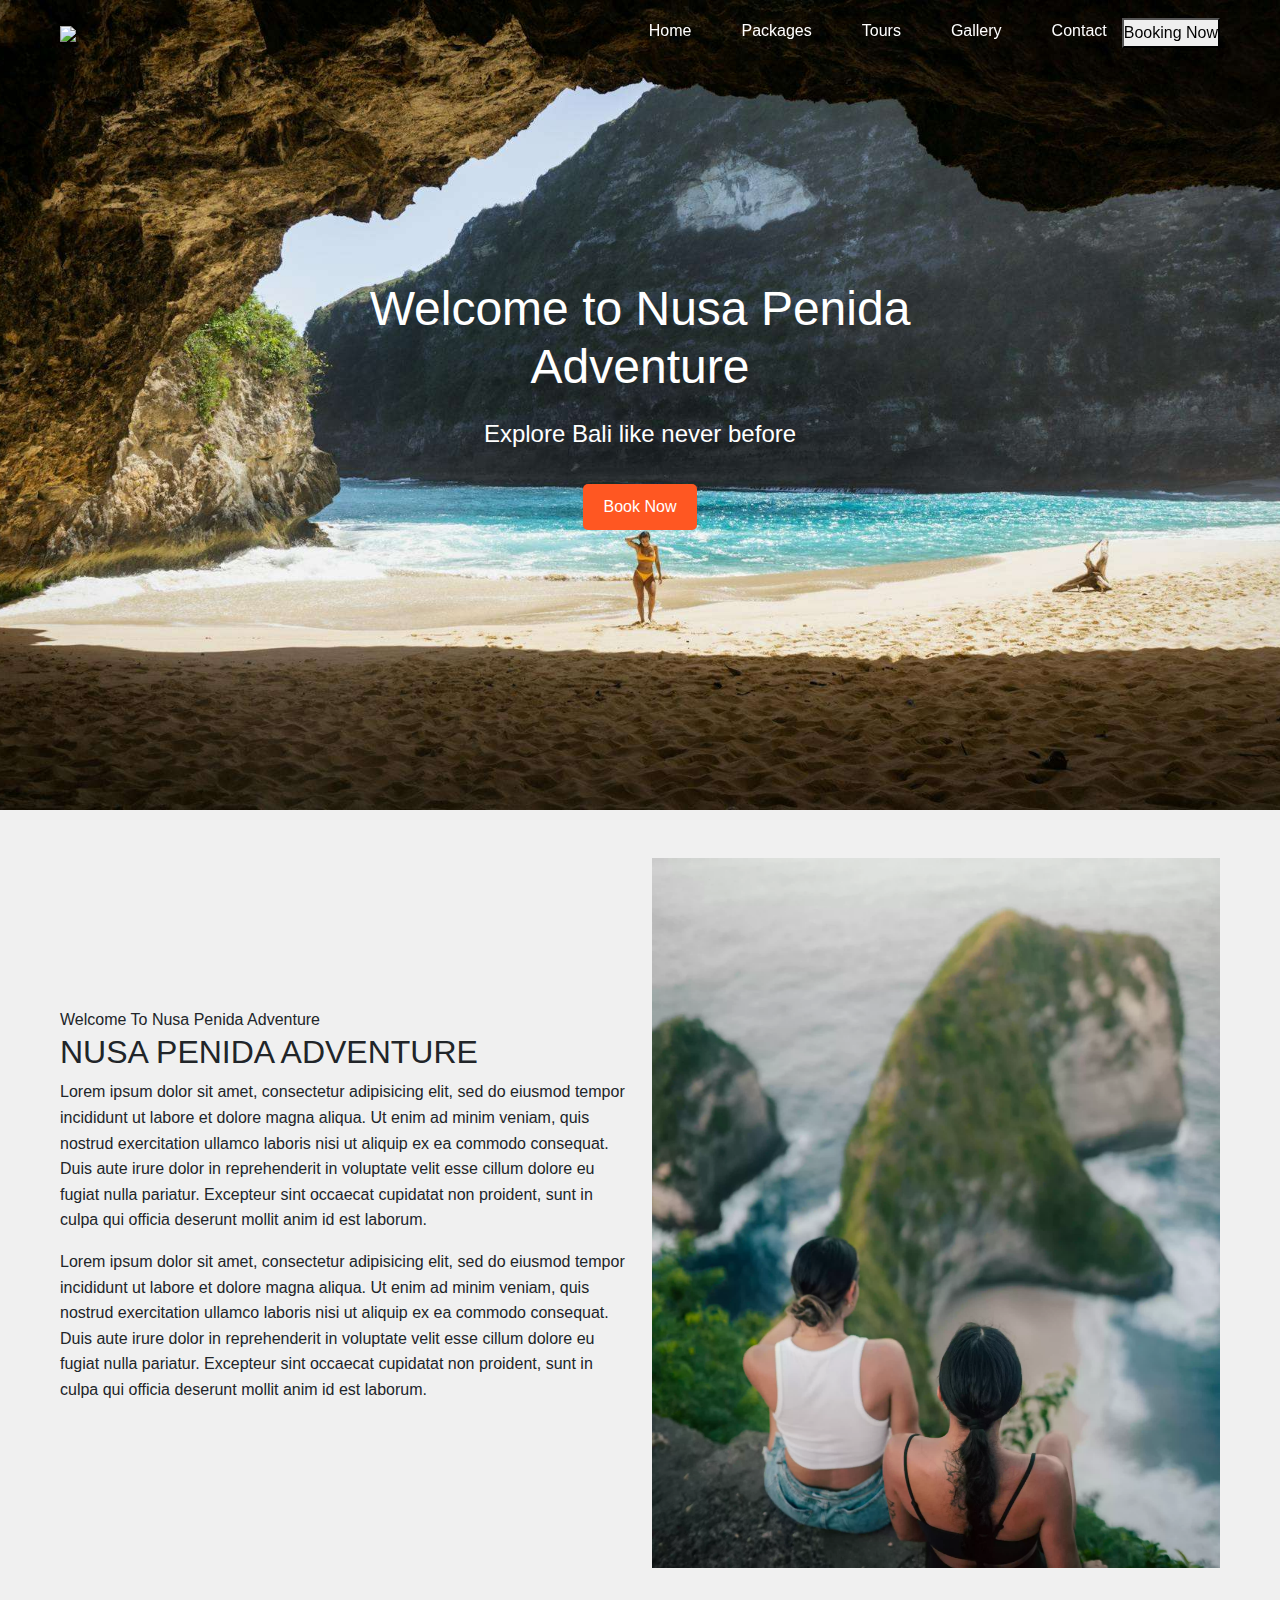
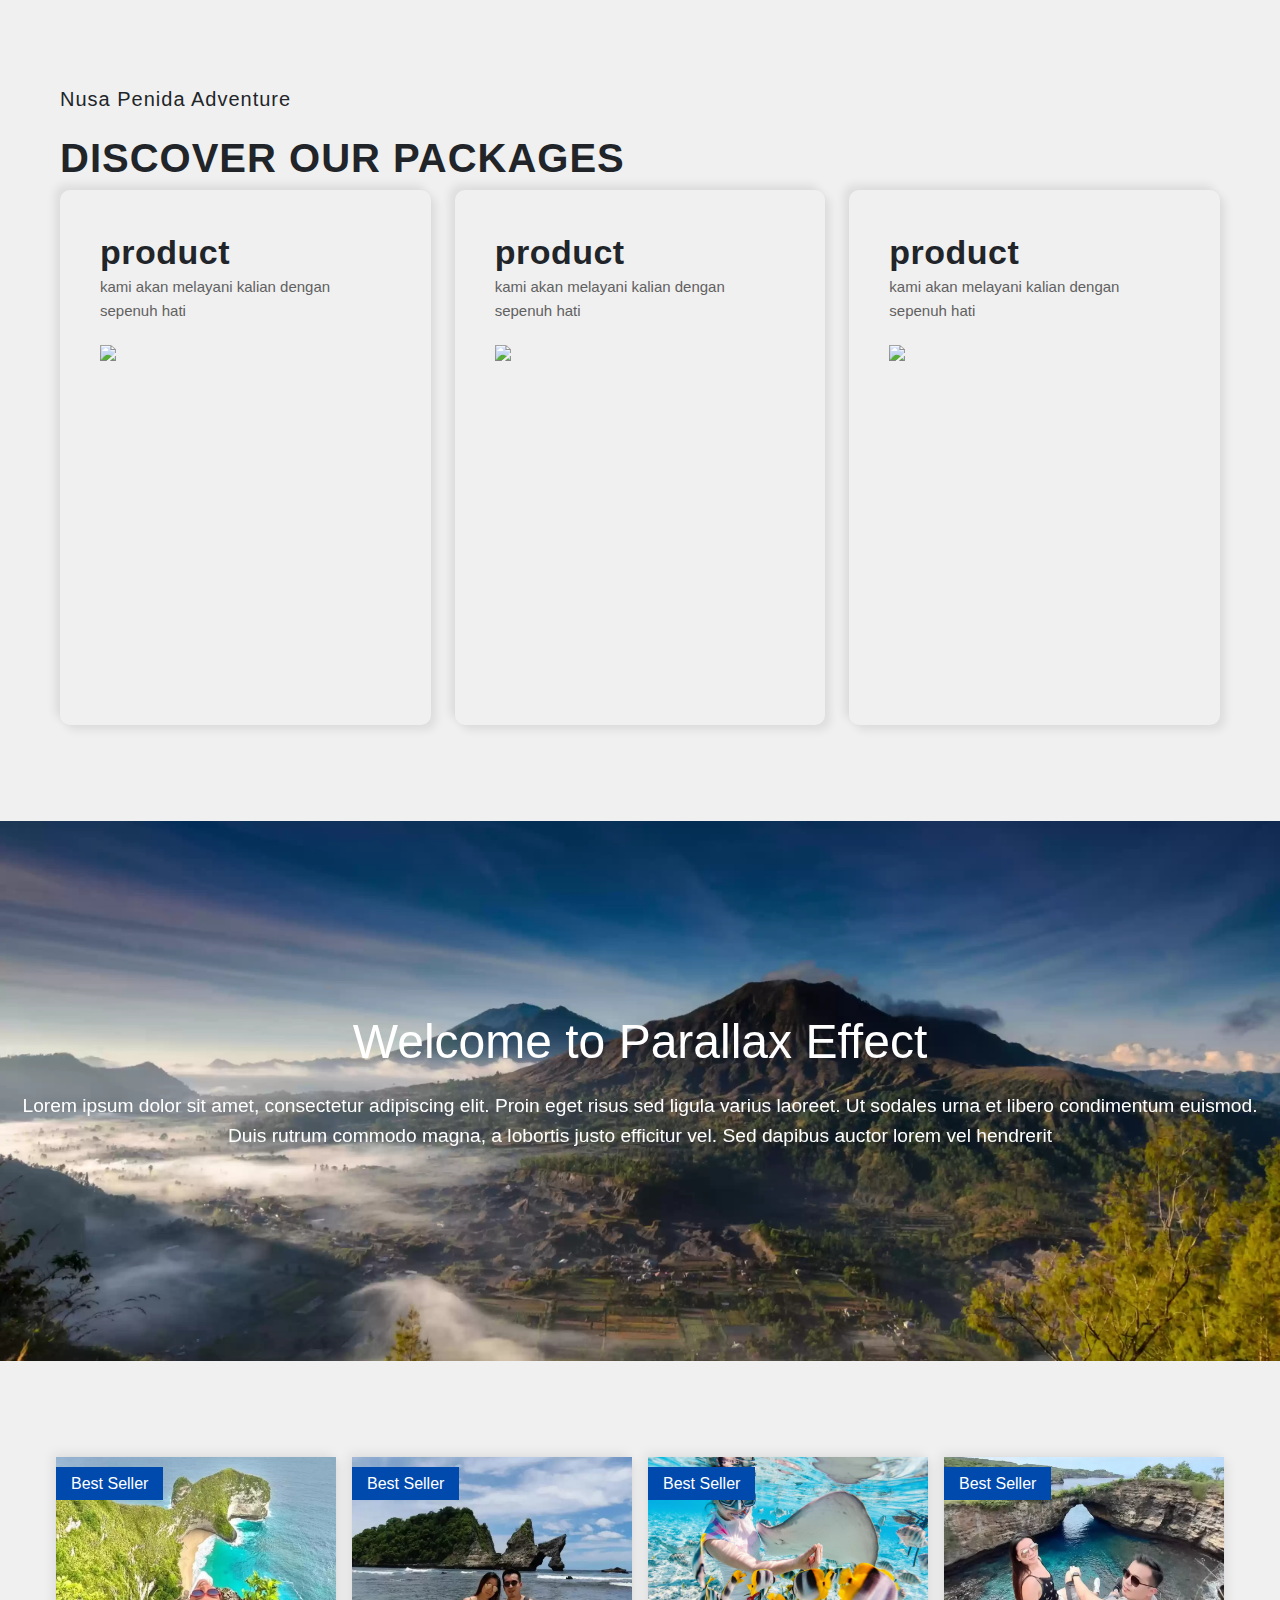
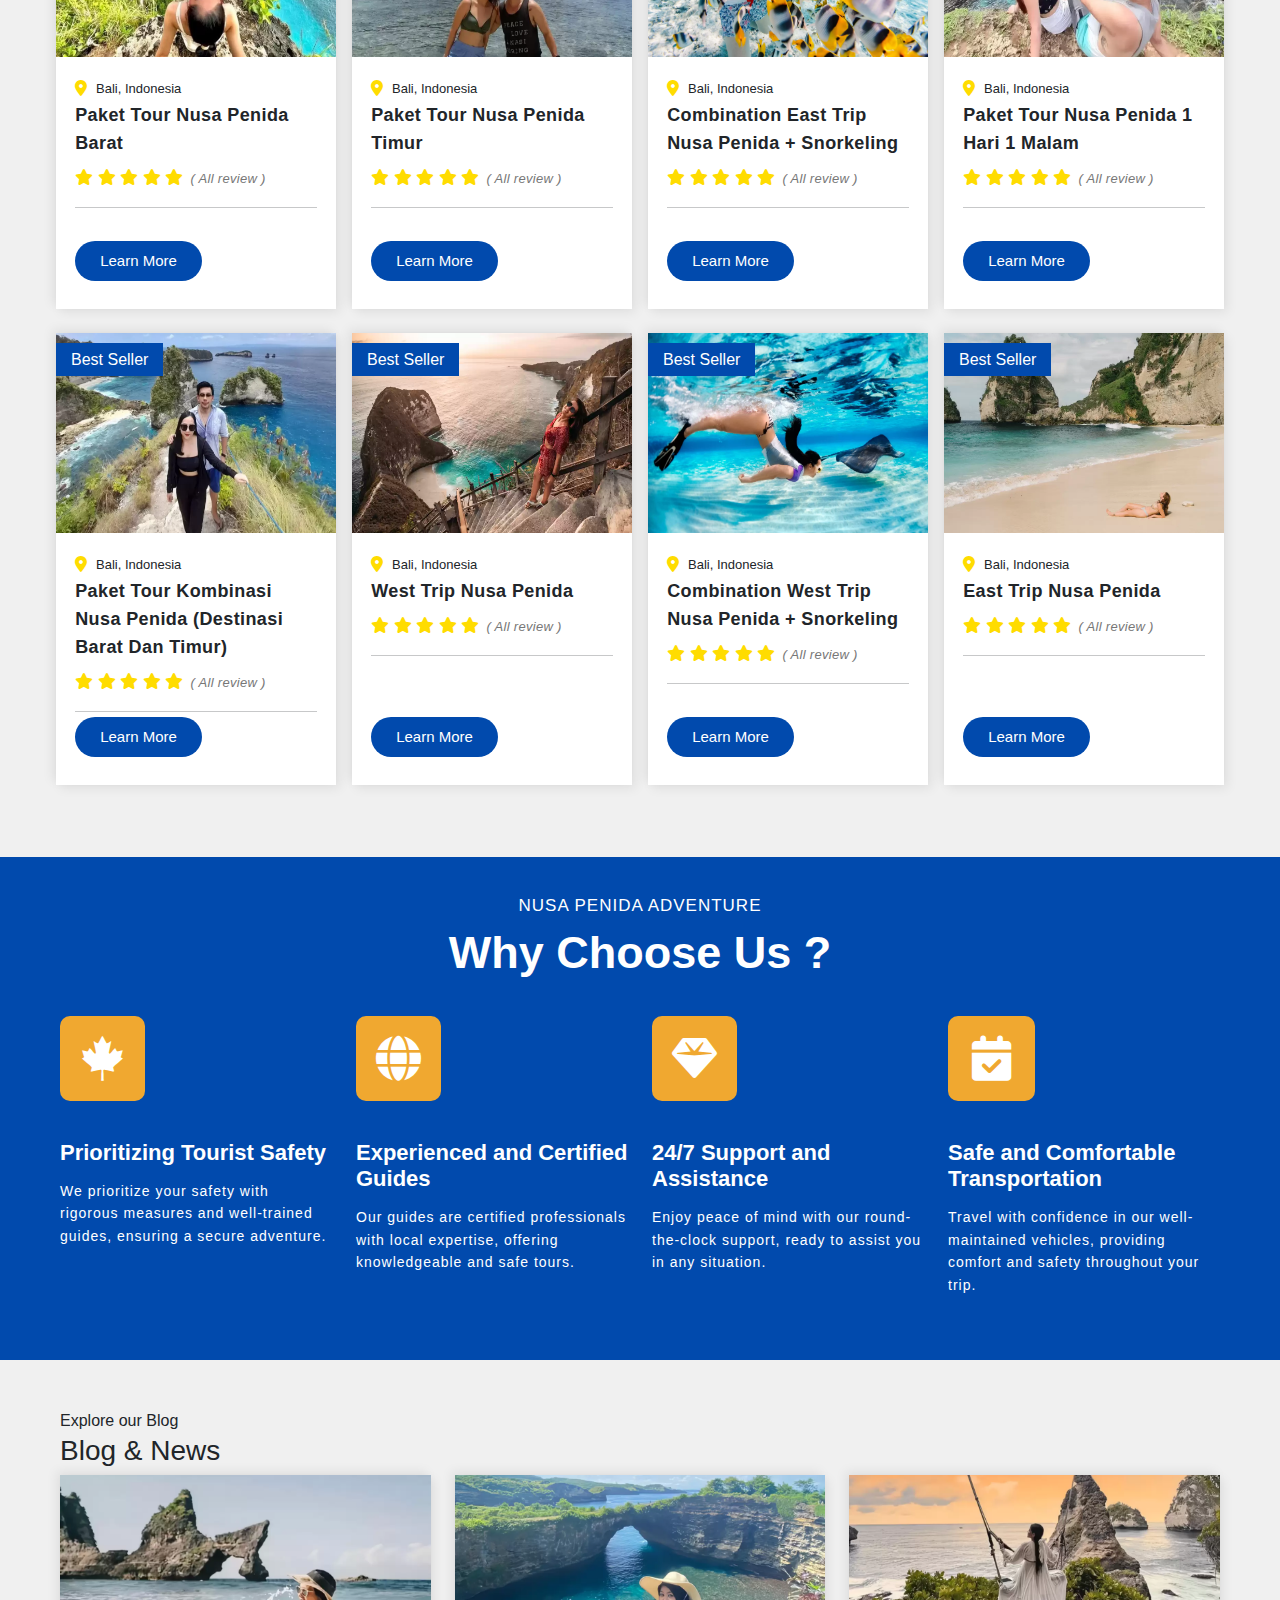
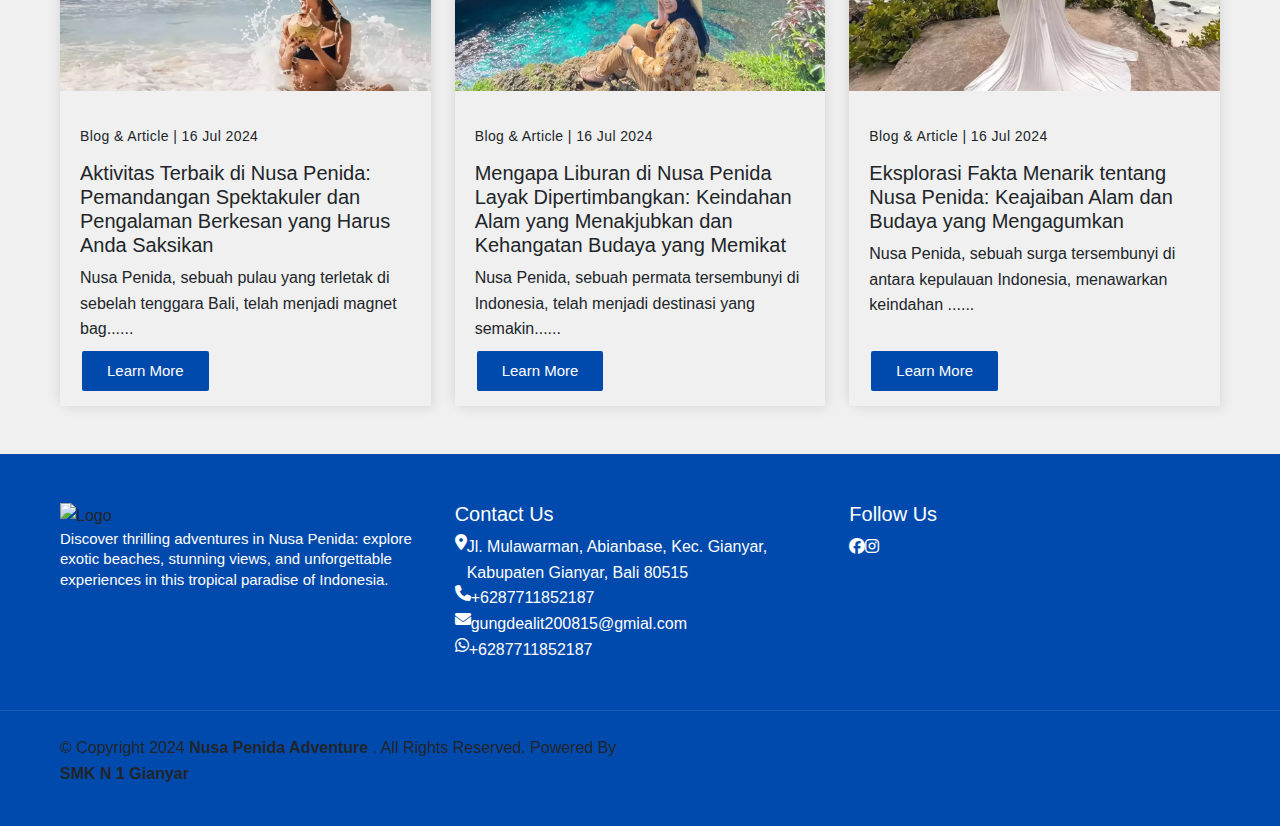
==== commit 71952557: "Update index.html" ====
--- a/index.html
+++ b/index.html
@@ -17,7 +17,7 @@
             <div class="container">
                 <div class="logo">
                     <a href="#">
-                    	
+                    	<img src="Gallery/logo1.png">
                     </a>
                 </div>
                 <nav class="navbar">
@@ -27,6 +27,9 @@
                         <li><a href="#">Tours</a></li>
                         <li><a href="#">Gallery</a></li>
                         <li><a href="#">Contact</a></li>
+                        <button class="btn-header align-item-center">
+                            <a href="#" class="nav-link">Booking Now</a>
+                        </button>
                     </ul>
                 </nav>
             </div>
@@ -49,24 +52,36 @@
         <div class="container">
             <div class="row">
                 <div class="col-md-6">
-                    <div class="profile align-item-center">
-                        <span>Welcome To Nusa Penida Adventure</span>
-                        <h2>NUSA PENIDA ADVENTURE</h2>
-                    </div>
-                    <div>
-                        <p>Lorem ipsum dolor sit amet, consectetur adipisicing elit, sed do eiusmod
-						tempor incididunt ut labore et dolore magna aliqua. Ut enim ad minim veniam,
-						quis nostrud exercitation ullamco laboris nisi ut aliquip ex ea commodo
-						consequat. Duis aute irure dolor in reprehenderit in voluptate velit esse
-						cillum dolore eu fugiat nulla pariatur. Excepteur sint occaecat cupidatat non
-						proident, sunt in culpa qui officia deserunt mollit anim id est laborum.</p>
-
-                        <p>Lorem ipsum dolor sit amet, consectetur adipisicing elit, sed do eiusmod
-						tempor incididunt ut labore et dolore magna aliqua. Ut enim ad minim veniam,
-						quis nostrud exercitation ullamco laboris nisi ut aliquip ex ea commodo
-						consequat. Duis aute irure dolor in reprehenderit in voluptate velit esse
-						cillum dolore eu fugiat nulla pariatur. Excepteur sint occaecat cupidatat non
-						proident, sunt in culpa qui officia deserunt mollit anim id est laborum.</p>
+                    <div class="profile w-100 h-100 d-flex align-item-center">
+                        
+                        <div class="align-self-center">
+
+                            <div class="profile-test">
+                                <span>Welcome To Nusa Penida Adventure</span>
+                                <h2>NUSA PENIDA ADVENTURE</h2>
+                            </div>
+
+                         <div class="text-p">
+                            <p>Lorem ipsum dolor sit amet, consectetur adipisicing elit, sed do eiusmod
+                            tempor incididunt ut labore et dolore magna aliqua. Ut enim ad minim veniam,
+                            quis nostrud exercitation ullamco laboris nisi ut aliquip ex ea commodo
+                            consequat. Duis aute irure dolor in reprehenderit in voluptate velit esse
+                            cillum dolore eu fugiat nulla pariatur. Excepteur sint occaecat cupidatat non
+                            proident, sunt in culpa qui officia deserunt mollit anim id est laborum.</p>
+                            </div>
+
+                            <div class="p-text">
+                                <p>Lorem ipsum dolor sit amet, consectetur adipisicing elit, sed do eiusmod
+                                tempor incididunt ut labore et dolore magna aliqua. Ut enim ad minim veniam,
+                                quis nostrud exercitation ullamco laboris nisi ut aliquip ex ea commodo
+                                consequat. Duis aute irure dolor in reprehenderit in voluptate velit esse
+                                cillum dolore eu fugiat nulla pariatur. Excepteur sint occaecat cupidatat non
+                                proident, sunt in culpa qui officia deserunt mollit anim id est laborum.</p>
+                            </div>
+                        
+
+                        </div>
+
                     </div>
                 </div>
                 <div class="col-md-6">
@@ -87,22 +102,34 @@
                 <h2>DISCOVER OUR PACKAGES</h2>
             </div>
             <div class="row">
-                <div class="col-md-4">
+                <div class="col-sm-4">
                     <div class="counter-this">
-                        <span>product</span>
-                        <p>kami akan melayani kalian dengan sepenuh hati</p>
-                    </div>
-                </div>
-                <div class="col-md-4">
+                        <div class="this-name">
+                            <span>product</span>
+                            <p>kami akan melayani kalian dengan sepenuh hati</p>
+                        </div>
+
+                        <img src="Gallery/1.png">
+                    </div>
+                </div>
+                <div class="col-sm-4">
                     <div class="counter-this">
-                        <span>product</span>
-                        <p>kami akan melayani kalian dengan sepenuh hati</p>
-                    </div>
-                </div>
-                <div class="col-md-4">
+                        <div class="this-name">
+                            <span>product</span>
+                            <p>kami akan melayani kalian dengan sepenuh hati</p>
+                        </div>
+
+                        <img src="Gallery/2.png">
+                    </div>
+                </div>
+                <div class="col-sm-4">
                     <div class="counter-this">
-                        <span>product</span>
-                        <p>kami akan melayani kalian dengan sepenuh hati</p>
+                        <div class="this-name">
+                            <span>product</span>
+                            <p>kami akan melayani kalian dengan sepenuh hati</p>
+                        </div>
+
+                        <img src="Gallery/3.png">
                     </div>
                 </div>
             </div>
@@ -477,46 +504,53 @@
 
             <div class="col-md-4">
                 <div class="this-footer">
-                    <img src="Gallery/logo.png" alt="Logo">
+                    <img src="Gallery/logo1.png" alt="Logo">
                 </div>
                 <div class="text-footer text-white">
-                    <p>Lorem ipsum dolor sit amet, consectetur adipisicing elit, sed do eiusmod tempor incididunt ut labore et dolore magna aliqua. Ut enim ad minim veniam, quis nostrud exercitation ullamco laboris nisi</p>
+                    <p>Discover thrilling adventures in Nusa Penida: explore exotic beaches, stunning views, and unforgettable experiences in this tropical paradise of Indonesia.</p>
                 </div>
             </div>
 
             <div class="col-md-4 text-white">
-            	<div>
+            	<div class="head-to">
             		<h5>Contact Us</h5>
-            		<i class="fa-solid fa-location-dot"></i>
-            		<p>Jl. Mulawarman, Abianbase, Kec. Gianyar, Kabupaten Gianyar, Bali 80515</p>
+
+            		<div class="d-flex align-item-center title-icon">
+                        <i class="fa-solid fa-location-dot"></i>
+                        <a href="#" class="nav-link">Jl. Mulawarman, Abianbase, Kec. Gianyar, Kabupaten Gianyar, Bali 80515</a>      
+                    </div>
+
             	</div>
-            	<div>
+
+            	<div class="d-flex align-item-center title-icon">
             		<i class="fa-solid fa-phone"></i>
-            		<p>+6287711852187</p>
+                    <a href="#" class="nav-link">+6287711852187</a>
             	</div>
-            	<div>
+
+            	<div class="d-flex align-item-center title-icon">
             		<i class="fa-solid fa-envelope"></i>
-            		gungdealit200815@gmial.com
+            		<a href="#" class="nav-link">gungdealit200815@gmial.com</a>
             	</div>
-            	<div class="">
+
+            	<div class="d-flex align-item-center title-icon">
             		<i class="fa-brands fa-whatsapp"></i>
-            		<p>+6287711852187</p>
+            		<a href="#" class="nav-link">+6287711852187</a>
             	</div>
 
             </div>
 
             <div class="col-md-3 text-white">
-                <div >
+                <div class="head-to">
                     <h5>Follow Us</h5>
                 </div>
-                <div class="footer-icon">
-                    <a href="" class="nav-link">
-                        <i class="fa-brands fa-facebook"></i>
-                    </a>
-                    <a href="" class="nav-link d-flex">
-                        <i class="fa-brands fa-instagram"></i>
-                    </a>
-                </div>
+                    <div class="footer-icon d-flex align-item-center">
+                        <a href="" class="nav-link">
+                            <i class="fa-brands fa-facebook"></i>
+                        </a>
+                         <a href="" class="nav-link align-item-center">
+                            <i class="fa-brands fa-instagram"></i>
+                        </a>
+                    </div>
             </div>
 
         </div>
@@ -524,6 +558,20 @@
 </section>
 <!-- footer end -->
 
+    <!--script start-->
+
+    <div class="container-fluid py-4" style="border-top:1px solid #ffffff1a;position: relative;background:#014AAD ;">
+        <div class="container">
+            <div class="footer-my">
+                <p>
+                    © Copyright 2024 <b>Nusa Penida Adventure</b> . All Rights Reserved. Powered By 
+                    <a href="#" class="nav-link  "><b>SMK N 1 Gianyar</b></a>
+                </p>
+            </div>
+        </div>
+    </div>
+
+    <!--script  end-->
 
 </body>
 </html>
--- a/kami.css
+++ b/kami.css
@@ -1,517 +1,517 @@
-/* Reset default margin and padding */
-* {
-    margin: 0;
-    padding: 0;
-    box-sizing: border-box;
-}
-
-/* Global styles */
-body {
-    font-family: Arial, sans-serif;
-    line-height: 1.6;
-    background-color: #f0f0f0;
-}
-
-.container {
-    max-width: 1200px;
-    margin: 0 auto;
-    padding: 0 20px;
-}
-
-/* Header styles */
-.header {
-      color: #ffffff;
-    padding: 10px 0;
-    position: fixed;
-    width: 100%;
-    top: 0;
-    left: 0;
-    z-index: 1000;
-
-}
-
-.header : before {
-        content: "";
-    position: absolute;
-    width: 100%;
-    height: 100%;
-    left: 0;
-    right: 0;
-    top: 0;
-    bottom: 0;
-    background: #fff;
-    opacity: 0;
-    border-bottom: 1px solid #f1f1f1;
-    -webkit-transition: opacity .3s ease;
-    transition: opacity .3s ease;
-    -webkit-perspective: 1000px;
-    perspective: 1000px;
-}
-
-.header .container {
-    display: flex;
-    justify-content: space-between;
-    align-items: center;
-}
-
-.logo a {
-    color: #fff;
-    font-size: 1.5em;
-    text-decoration: none;
-}
-
-.navbar ul {
-    list-style-type: none;
-    margin: 0;
-    padding: 0;
-    display: flex;
-}
-
-.navbar ul li {
-    margin-left: 20px;
-}
-
-.navbar ul li a {
-    color: #fff;
-    padding: 15px;
-    text-decoration: none;
-    font-size: 1em;
-    transition: color 0.3s ease;
-}
-
-.navbar ul li a:hover {
-    color: #fff;
-    background-color: blue;
-    padding: 15px 20px;
-    transition: 0.1s;
-    border-radius: 7px;
-}
-
-/* Hero section styles */
-.hero {
-    background-image: url('hero-bg.jpg'); /* Gambar latar belakang */
-    background-size: cover;
-    background-position: center;
-    height: 90vh !important; /* Tinggi sesuai dengan tinggi layar (viewport height) */
-    display: flex;
-    justify-content: center;
-    align-items: center;
-    text-align: center;
-    color: #ffffff; /* Warna teks */
-    font-family: Arial, sans-serif;
-}
-
-.hero-content {
-    max-width: 800px;
-    padding: 20px;
-}
-
-.hero-content h1 {
-    font-size: 3em; /* Ukuran teks judul */
-    margin-bottom: 20px;
-}
-
-.hero-content p {
-    font-size: 1.5em; /* Ukuran teks paragraf */
-    margin-bottom: 30px;
-}
-
-.btn {
-    display: inline-block;
-    background-color: #FF5722; /* Warna latar belakang tombol */
-    color: #ffffff; /* Warna teks tombol */
-    text-decoration: none;
-    padding: 10px 20px;
-    border-radius: 5px;
-    transition: background-color 0.3s ease;
-}
-
-.btn:hover {
-    background-color: #D84315; /* Warna latar belakang tombol saat dihover */
-}
-
-/* Main content section */
-.content {
-    padding: 50px 20px;
-    background-color: #ffffff;
-    text-align: center;
-    box-shadow: 0 0 10px rgba(0, 0, 0, 0.1);
-}
-
-/* Footer styles */
-.footer {
-    background-color: #333;
-    color: #ffffff;
-    text-align: center;
-    padding: 20px 0;
-}
-
-.img-slider img{
-        width: 100%;
-    position: absolute;
-    top: 0px;
-    bottom: 0;
-    right: 0;
-    left: 0;
-    z-index: -999;
-    height: 900px;
-    object-fit: cover;
-     background-image: url(Gallery/slider.jpg);
-
-}
-.slider-kami {
-    position: relative !important;
-
-}
-.kami-slider {
-    position: absolute;
-    top: 310px;
-    bottom: 0;
-    right: 0px;
-    left: 240px;
-}
-.kami-slider h2 {
-    font-size: 60px;
-}
-.kami-slider p {
-    font-size: 20px;
-}
-.kami-slider a {
-    padding: 20px;
-    font-size: 20px;
-    background-color: black;
-}
-.kami-ini .div .img-slider {
-    background-image: url(Gallery/slider.jpg);
-}
-/* Reset default margin and padding */
-* {
-    margin: 0;
-    padding: 0;
-    box-sizing: border-box;
-}
-
-/* Hero section styles */
-.hero {
-    background-image: url('Gallery/slider.jpg'); /* Gambar latar belakang */
-    background-size: cover;
-    background-position: center;
-    height: 100vh; /* Tinggi sesuai dengan tinggi layar (viewport height) */
-    display: flex;
-    justify-content: center;
-    align-items: center;
-    text-align: center;
-    color: #ffffff; /* Warna teks */
-    font-family: Arial, sans-serif;
-}
-
-.hero-content {
-    max-width: 800px;
-    padding: 20px;
-}
-
-.hero-content h1 {
-    font-size: 3em; /* Ukuran teks judul */
-    margin-bottom: 20px;
-}
-
-.hero-content p {
-    font-size: 1.5em; /* Ukuran teks paragraf */
-    margin-bottom: 30px;
-}
-
-.btn {
-    display: inline-block;
-    background-color: #FF5722; /* Warna latar belakang tombol */
-    color: #ffffff; /* Warna teks tombol */
-    text-decoration: none;
-    padding: 10px 20px;
-    border-radius: 5px;
-    transition: background-color 0.3s ease;
-}
-
-.btn:hover {
-    background-color: #D84315; /* Warna latar belakang tombol saat dihover */
-}
-.product-judul span {
-    font-size: 20px;
-    font-weight: 500;
-    letter-spacing: 1px;
-    line-height: 70px;
-}
-.product-judul h2 {
-    font-size: 40px;
-    font-weight: 700;
-    letter-spacing: 1px;
-}
-.counter-this {
-    padding: 40px;
-    padding-bottom: 40vh;
-    background-color: transparent;
-    border-radius: 10px;
-    box-shadow: 5px 5px 10px #00000015, -5px -5px 10px #00000015;
-    overflow: hidden;
-    transition: all ease 500ms;
-}
-.counter-this : hover {
-
-}
-.counter-this span {
-        font-size: 34px;
-    line-height: 45px;
-    font-weight: 900;
-    font-family: var(--subtext);
-    color: var(--colors);
-    letter-spacing: 0.5px;
-    max-width: 75%;
-}
-.counter-this p {
-    color: #616161;
-    max-width: 85%;
-    font-size: 15px;
-    font-weight: 400;
-    font-family: var(--subtext);
-}
-.profile-img img {
-    width: 100% !important;
-}
-
-.parallax {
-    height: 60vh;
-    position: relative;
-    overflow: hidden;
-    background-color: #f0f0f0;
-    color: #333333;
-}
-
-.parallax-bg {
-    background-image: url('Gallery/paralax.jpg'); /* Gambar latar belakang parallax */
-    op: 0;
-    left: 0;
-    z-index: 1;
-    width: 100%;
-    height: 100%;
-     opacity: 4; 
-    position: absolute;
-    background-size: cover;
-    background-position: center;
-    transform: translate3d(0, 0, 0); /* Mengoptimalkan kinerja parallax di beberapa browser */
-}
-
-.parallax-content {
-    display: flex;
-    flex-direction: column;
-    justify-content: center;
-    align-items: center;
-    height: 100%;
-    padding: 0 20px;
-    text-align: center;
-    z-index: 999;
-}
-
-.parallax-content h1 {
-    font-size: 3em;
-    margin-bottom: 20px;
-    z-index: 999;
-}
-
-.parallax-content p {
-    font-size: 1.2em;
-    line-height: 1.6;
-    z-index: 999;
-}
-
-.section {
-    padding: 50px 20px;
-    background-color: #ffffff;
-    text-align: center;
-    color: #333333;
-}
-/* kami.css */
-.product-image {
-    display: block;
-    width: 100%; /* Mengatur lebar gambar sesuai kontainer */
-    transition: transform 0.3s ease-in-out, box-shadow 0.3s ease-in-out;
-}
-
-.product-card:focus .product-image,
-.product-card:hover .product-image {
-    transform: scale(1.05); /* Efek zoom saat gambar diklik atau diarahkan */
-    box-shadow: 0 4px 8px rgba(0,0,0,0.3); /* Bayangan tambahan saat zoom */
-}
-
-.product-card {
-    text-decoration: none; /* Menghilangkan garis bawah pada link */
-}
-
-.product-best {
-    position: relative;
-    overflow: hidden; /* Memastikan efek zoom tidak meluap dari kontainer */
-}
-
-.product-best img {
-    height: 200px;
-    display: block;
-    width: 100%; /* Mengatur gambar agar menyesuaikan lebar kontainer */
-    transition: transform 0.3s ease-in-out, box-shadow 0.3s ease-in-out;
-}
-
-.product-best:hover img {
-    transform: scale(1.1); /* Efek zoom saat hover pada produk */
-    box-shadow: 0 4px 8px rgba(0,0,0,0.3); /* Bayangan saat hover */
-}
-
-.body-card {
-    height: 28vh;
-    z-index: 5;
-    background-color: #fff;
-    position: relative !important;
-    padding: 1.2rem 1.2rem 30px;
-}
-.product-best {
-        overflow: hidden;
-    border-radius: 0;
-    border: none;
-    box-shadow: 4px 4px 10px #00000010, -4px -4px 10px #00000010;
-}
-.tuch button {
-    position: absolute;
-    bottom: 28px;
-    margin-top: 16px;
-    background: #014AAD;
-    color: white;
-    padding: 8px 25px;
-    font-size: 15px;
-    border-radius: 20px;
-    border:#014AAD ;
-    
-}
-.tuch a {
-    transition: all ease 500ms;
-}
-.tuch button:hover {
-    background-color: black;
-    transition: all ease 500ms;
-}
-.body-card i {
-    font-size: 16px;
-    color: #FFDC00;
-}
-.body-card span i {
-    font-size: 13px !important;
-    letter-spacing: .3px;
-    color: #777;
-    margin: 3px
-}
-.best span {
-    color: white;
-    position: absolute;
-    z-index: 999;
-    top: 10px;
-    font-size: 16px;
-    padding: 4px 15px;
-    background-color: #014AAD;
-    font-weight: 500;
-}
-.body-card p {
-    position: absolute;
-    top: 22px;
-    left: 40px;
-    font-size: 13px;
-}
-.body-card h6 {
-    ext-decoration: none !important;
-    font-size: 18px;
-    line-height: 28px;
-    text-transform: capitalize;
-    font-weight: 700 !important;
-    letter-spacing: .4px;
-}
-.why-kami i {
-    margin: 25px 0px;
-    font-size: 45px;
-    padding: 20px 20px;
-    border-radius: 10px;
-    background:#F0A830;
-}
-.why-kami i:hover {
-    background-color: #014aad;
-    transition: 0.5s;
-}
-.why-kami h3 {
-    margin: 14px 0px;
-    font-size: 22px;
-    font-weight: 600;
-}
-.test-text p{
-    font-size: 17px;
-    text-transform: uppercase;
-    letter-spacing: 1px;
-    line-height: 2px;
-}
-.test-text h2 {
-    font-size: 45px;
-    font-weight: 700;
-    line-height: 60px;
-}
-.why-kami p {
-        font-size: 14px;
-    letter-spacing: 1px;
-}
-.blog-img img {
-    width: 100%;
-    height: 24vh;
-    object-fit: cover;
-}
-
-.blog-img {
-    box-shadow: 4px 4px 10px #00000010, -4px -4px 10px #00000010;
-}
-
-.artikel-blog {
-    padding: 20px;
-    height: 35vh;
-}
-
-.artikel-blog h2 {
-    font-size: 20px;
-    font-weight: 500;
-}
-
-.artikel-blog span {
-    font-size: 14px;
-    letter-spacing: 0.4px;
-    line-height: 50px;
-}
-
-.tuch-artikel {
-    position: relative; /* Posisi relatif untuk penempatan absolut button */
-}
-
-.tuch-artikel button {
-    position: absolute;
-    bottom: 15px;
-    background: #014AAD;
-    color: white;
-    padding: 8px 25px;
-    font-size: 15px;
-    border-radius: 2px;
-    border: none;
-    left: 22px;
-}
-.tuch-artikel button:hover {
-    background-color: black;
-    transition: all ease 500ms;
-}
-
-.this-footer img {
-    width: 100%;
-    height: 11vh;
-    object-fit: contain;
-}
-.text-footer p {
-        font-size: 15px;
-    line-height: 1.3rem;
-    letter-spacing: 0px;
-}
-
+/* Reset default margin and padding */
+* {
+    margin: 0;
+    padding: 0;
+    box-sizing: border-box;
+}
+
+/* Global styles */
+body {
+    font-family: Arial, sans-serif;
+    line-height: 1.6;
+    background-color: #f0f0f0;
+}
+
+.container {
+    max-width: 1200px;
+    margin: 0 auto;
+    padding: 0 20px;
+}
+
+/* Header styles */
+.header {
+      color: #ffffff;
+    padding: 10px 0;
+    position: fixed;
+    width: 100%;
+    top: 0;
+    left: 0;
+    z-index: 1000;
+
+}
+
+.header : before {
+        content: "";
+    position: absolute;
+    width: 100%;
+    height: 100%;
+    left: 0;
+    right: 0;
+    top: 0;
+    bottom: 0;
+    background: #fff;
+    opacity: 0;
+    border-bottom: 1px solid #f1f1f1;
+    -webkit-transition: opacity .3s ease;
+    transition: opacity .3s ease;
+    -webkit-perspective: 1000px;
+    perspective: 1000px;
+}
+
+.header .container {
+    display: flex;
+    justify-content: space-between;
+    align-items: center;
+}
+
+.logo a {
+    color: #fff;
+    font-size: 1.5em;
+    text-decoration: none;
+}
+
+.navbar ul {
+    list-style-type: none;
+    margin: 0;
+    padding: 0;
+    display: flex;
+}
+
+.navbar ul li {
+    margin-left: 20px;
+}
+
+.navbar ul li a {
+    color: #fff;
+    padding: 15px;
+    text-decoration: none;
+    font-size: 1em;
+    transition: color 0.3s ease;
+}
+
+.navbar ul li a:hover {
+    color: #fff;
+    background-color: blue;
+    padding: 15px 20px;
+    transition: 0.1s;
+    border-radius: 7px;
+}
+
+/* Hero section styles */
+.hero {
+    background-image: url('hero-bg.jpg'); /* Gambar latar belakang */
+    background-size: cover;
+    background-position: center;
+    height: 90vh !important; /* Tinggi sesuai dengan tinggi layar (viewport height) */
+    display: flex;
+    justify-content: center;
+    align-items: center;
+    text-align: center;
+    color: #ffffff; /* Warna teks */
+    font-family: Arial, sans-serif;
+}
+
+.hero-content {
+    max-width: 800px;
+    padding: 20px;
+}
+
+.hero-content h1 {
+    font-size: 3em; /* Ukuran teks judul */
+    margin-bottom: 20px;
+}
+
+.hero-content p {
+    font-size: 1.5em; /* Ukuran teks paragraf */
+    margin-bottom: 30px;
+}
+
+.btn {
+    display: inline-block;
+    background-color: #FF5722; /* Warna latar belakang tombol */
+    color: #ffffff; /* Warna teks tombol */
+    text-decoration: none;
+    padding: 10px 20px;
+    border-radius: 5px;
+    transition: background-color 0.3s ease;
+}
+
+.btn:hover {
+    background-color: #D84315; /* Warna latar belakang tombol saat dihover */
+}
+
+/* Main content section */
+.content {
+    padding: 50px 20px;
+    background-color: #ffffff;
+    text-align: center;
+    box-shadow: 0 0 10px rgba(0, 0, 0, 0.1);
+}
+
+/* Footer styles */
+.footer {
+    background-color: #333;
+    color: #ffffff;
+    text-align: center;
+    padding: 20px 0;
+}
+
+.img-slider img{
+        width: 100%;
+    position: absolute;
+    top: 0px;
+    bottom: 0;
+    right: 0;
+    left: 0;
+    z-index: -999;
+    height: 900px;
+    object-fit: cover;
+     background-image: url(Gallery/slider.jpg);
+
+}
+.slider-kami {
+    position: relative !important;
+
+}
+.kami-slider {
+    position: absolute;
+    top: 310px;
+    bottom: 0;
+    right: 0px;
+    left: 240px;
+}
+.kami-slider h2 {
+    font-size: 60px;
+}
+.kami-slider p {
+    font-size: 20px;
+}
+.kami-slider a {
+    padding: 20px;
+    font-size: 20px;
+    background-color: black;
+}
+.kami-ini .div .img-slider {
+    background-image: url(Gallery/slider.jpg);
+}
+/* Reset default margin and padding */
+* {
+    margin: 0;
+    padding: 0;
+    box-sizing: border-box;
+}
+
+/* Hero section styles */
+.hero {
+    background-image: url('Gallery/slider.jpg'); /* Gambar latar belakang */
+    background-size: cover;
+    background-position: center;
+    height: 100vh; /* Tinggi sesuai dengan tinggi layar (viewport height) */
+    display: flex;
+    justify-content: center;
+    align-items: center;
+    text-align: center;
+    color: #ffffff; /* Warna teks */
+    font-family: Arial, sans-serif;
+}
+
+.hero-content {
+    max-width: 800px;
+    padding: 20px;
+}
+
+.hero-content h1 {
+    font-size: 3em; /* Ukuran teks judul */
+    margin-bottom: 20px;
+}
+
+.hero-content p {
+    font-size: 1.5em; /* Ukuran teks paragraf */
+    margin-bottom: 30px;
+}
+
+.btn {
+    display: inline-block;
+    background-color: #FF5722; /* Warna latar belakang tombol */
+    color: #ffffff; /* Warna teks tombol */
+    text-decoration: none;
+    padding: 10px 20px;
+    border-radius: 5px;
+    transition: background-color 0.3s ease;
+}
+
+.btn:hover {
+    background-color: #D84315; /* Warna latar belakang tombol saat dihover */
+}
+.product-judul span {
+    font-size: 20px;
+    font-weight: 500;
+    letter-spacing: 1px;
+    line-height: 70px;
+}
+.product-judul h2 {
+    font-size: 40px;
+    font-weight: 700;
+    letter-spacing: 1px;
+}
+.counter-this {
+    padding: 40px;
+    padding-bottom: 40vh;
+    background-color: transparent;
+    border-radius: 10px;
+    box-shadow: 5px 5px 10px #00000015, -5px -5px 10px #00000015;
+    overflow: hidden;
+    transition: all ease 500ms;
+}
+.counter-this : hover {
+
+}
+.counter-this span {
+        font-size: 34px;
+    line-height: 45px;
+    font-weight: 900;
+    font-family: var(--subtext);
+    color: var(--colors);
+    letter-spacing: 0.5px;
+    max-width: 75%;
+}
+.counter-this p {
+    color: #616161;
+    max-width: 85%;
+    font-size: 15px;
+    font-weight: 400;
+    font-family: var(--subtext);
+}
+.profile-img img {
+    width: 100% !important;
+}
+
+.parallax {
+    height: 60vh;
+    position: relative;
+    overflow: hidden;
+    background-color: #f0f0f0;
+    color: #333333;
+}
+
+.parallax-bg {
+    background-image: url('Gallery/paralax.jpg'); /* Gambar latar belakang parallax */
+    op: 0;
+    left: 0;
+    z-index: 1;
+    width: 100%;
+    height: 100%;
+     opacity: 4; 
+    position: absolute;
+    background-size: cover;
+    background-position: center;
+    transform: translate3d(0, 0, 0); /* Mengoptimalkan kinerja parallax di beberapa browser */
+}
+
+.parallax-content {
+    display: flex;
+    flex-direction: column;
+    justify-content: center;
+    align-items: center;
+    height: 100%;
+    padding: 0 20px;
+    text-align: center;
+    z-index: 999;
+}
+
+.parallax-content h1 {
+    font-size: 3em;
+    margin-bottom: 20px;
+    z-index: 999;
+}
+
+.parallax-content p {
+    font-size: 1.2em;
+    line-height: 1.6;
+    z-index: 999;
+}
+
+.section {
+    padding: 50px 20px;
+    background-color: #ffffff;
+    text-align: center;
+    color: #333333;
+}
+/* kami.css */
+.product-image {
+    display: block;
+    width: 100%; /* Mengatur lebar gambar sesuai kontainer */
+    transition: transform 0.3s ease-in-out, box-shadow 0.3s ease-in-out;
+}
+
+.product-card:focus .product-image,
+.product-card:hover .product-image {
+    transform: scale(1.05); /* Efek zoom saat gambar diklik atau diarahkan */
+    box-shadow: 0 4px 8px rgba(0,0,0,0.3); /* Bayangan tambahan saat zoom */
+}
+
+.product-card {
+    text-decoration: none; /* Menghilangkan garis bawah pada link */
+}
+
+.product-best {
+    position: relative;
+    overflow: hidden; /* Memastikan efek zoom tidak meluap dari kontainer */
+}
+
+.product-best img {
+    height: 200px;
+    display: block;
+    width: 100%; /* Mengatur gambar agar menyesuaikan lebar kontainer */
+    transition: transform 0.3s ease-in-out, box-shadow 0.3s ease-in-out;
+}
+
+.product-best:hover img {
+    transform: scale(1.1); /* Efek zoom saat hover pada produk */
+    box-shadow: 0 4px 8px rgba(0,0,0,0.3); /* Bayangan saat hover */
+}
+
+.body-card {
+    height: 28vh;
+    z-index: 5;
+    background-color: #fff;
+    position: relative !important;
+    padding: 1.2rem 1.2rem 30px;
+}
+.product-best {
+        overflow: hidden;
+    border-radius: 0;
+    border: none;
+    box-shadow: 4px 4px 10px #00000010, -4px -4px 10px #00000010;
+}
+.tuch button {
+    position: absolute;
+    bottom: 28px;
+    margin-top: 16px;
+    background: #014AAD;
+    color: white;
+    padding: 8px 25px;
+    font-size: 15px;
+    border-radius: 20px;
+    border:#014AAD ;
+    
+}
+.tuch a {
+    transition: all ease 500ms;
+}
+.tuch button:hover {
+    background-color: black;
+    transition: all ease 500ms;
+}
+.body-card i {
+    font-size: 16px;
+    color: #FFDC00;
+}
+.body-card span i {
+    font-size: 13px !important;
+    letter-spacing: .3px;
+    color: #777;
+    margin: 3px
+}
+.best span {
+    color: white;
+    position: absolute;
+    z-index: 999;
+    top: 10px;
+    font-size: 16px;
+    padding: 4px 15px;
+    background-color: #014AAD;
+    font-weight: 500;
+}
+.body-card p {
+    position: absolute;
+    top: 22px;
+    left: 40px;
+    font-size: 13px;
+}
+.body-card h6 {
+    ext-decoration: none !important;
+    font-size: 18px;
+    line-height: 28px;
+    text-transform: capitalize;
+    font-weight: 700 !important;
+    letter-spacing: .4px;
+}
+.why-kami i {
+    margin: 25px 0px;
+    font-size: 45px;
+    padding: 20px 20px;
+    border-radius: 10px;
+    background:#F0A830;
+}
+.why-kami i:hover {
+    background-color: #014aad;
+    transition: 0.5s;
+}
+.why-kami h3 {
+    margin: 14px 0px;
+    font-size: 22px;
+    font-weight: 600;
+}
+.test-text p{
+    font-size: 17px;
+    text-transform: uppercase;
+    letter-spacing: 1px;
+    line-height: 2px;
+}
+.test-text h2 {
+    font-size: 45px;
+    font-weight: 700;
+    line-height: 60px;
+}
+.why-kami p {
+        font-size: 14px;
+    letter-spacing: 1px;
+}
+.blog-img img {
+    width: 100%;
+    height: 24vh;
+    object-fit: cover;
+}
+
+.blog-img {
+    box-shadow: 4px 4px 10px #00000010, -4px -4px 10px #00000010;
+}
+
+.artikel-blog {
+    padding: 20px;
+    height: 35vh;
+}
+
+.artikel-blog h2 {
+    font-size: 20px;
+    font-weight: 500;
+}
+
+.artikel-blog span {
+    font-size: 14px;
+    letter-spacing: 0.4px;
+    line-height: 50px;
+}
+
+.tuch-artikel {
+    position: relative; /* Posisi relatif untuk penempatan absolut button */
+}
+
+.tuch-artikel button {
+    position: absolute;
+    bottom: 15px;
+    background: #014AAD;
+    color: white;
+    padding: 8px 25px;
+    font-size: 15px;
+    border-radius: 2px;
+    border: none;
+    left: 22px;
+}
+.tuch-artikel button:hover {
+    background-color: black;
+    transition: all ease 500ms;
+}
+
+.this-footer img {
+    width: 100%;
+    height: 11vh;
+    object-fit: contain;
+}
+.text-footer p {
+        font-size: 15px;
+    line-height: 1.3rem;
+    letter-spacing: 0px;
+}
+
